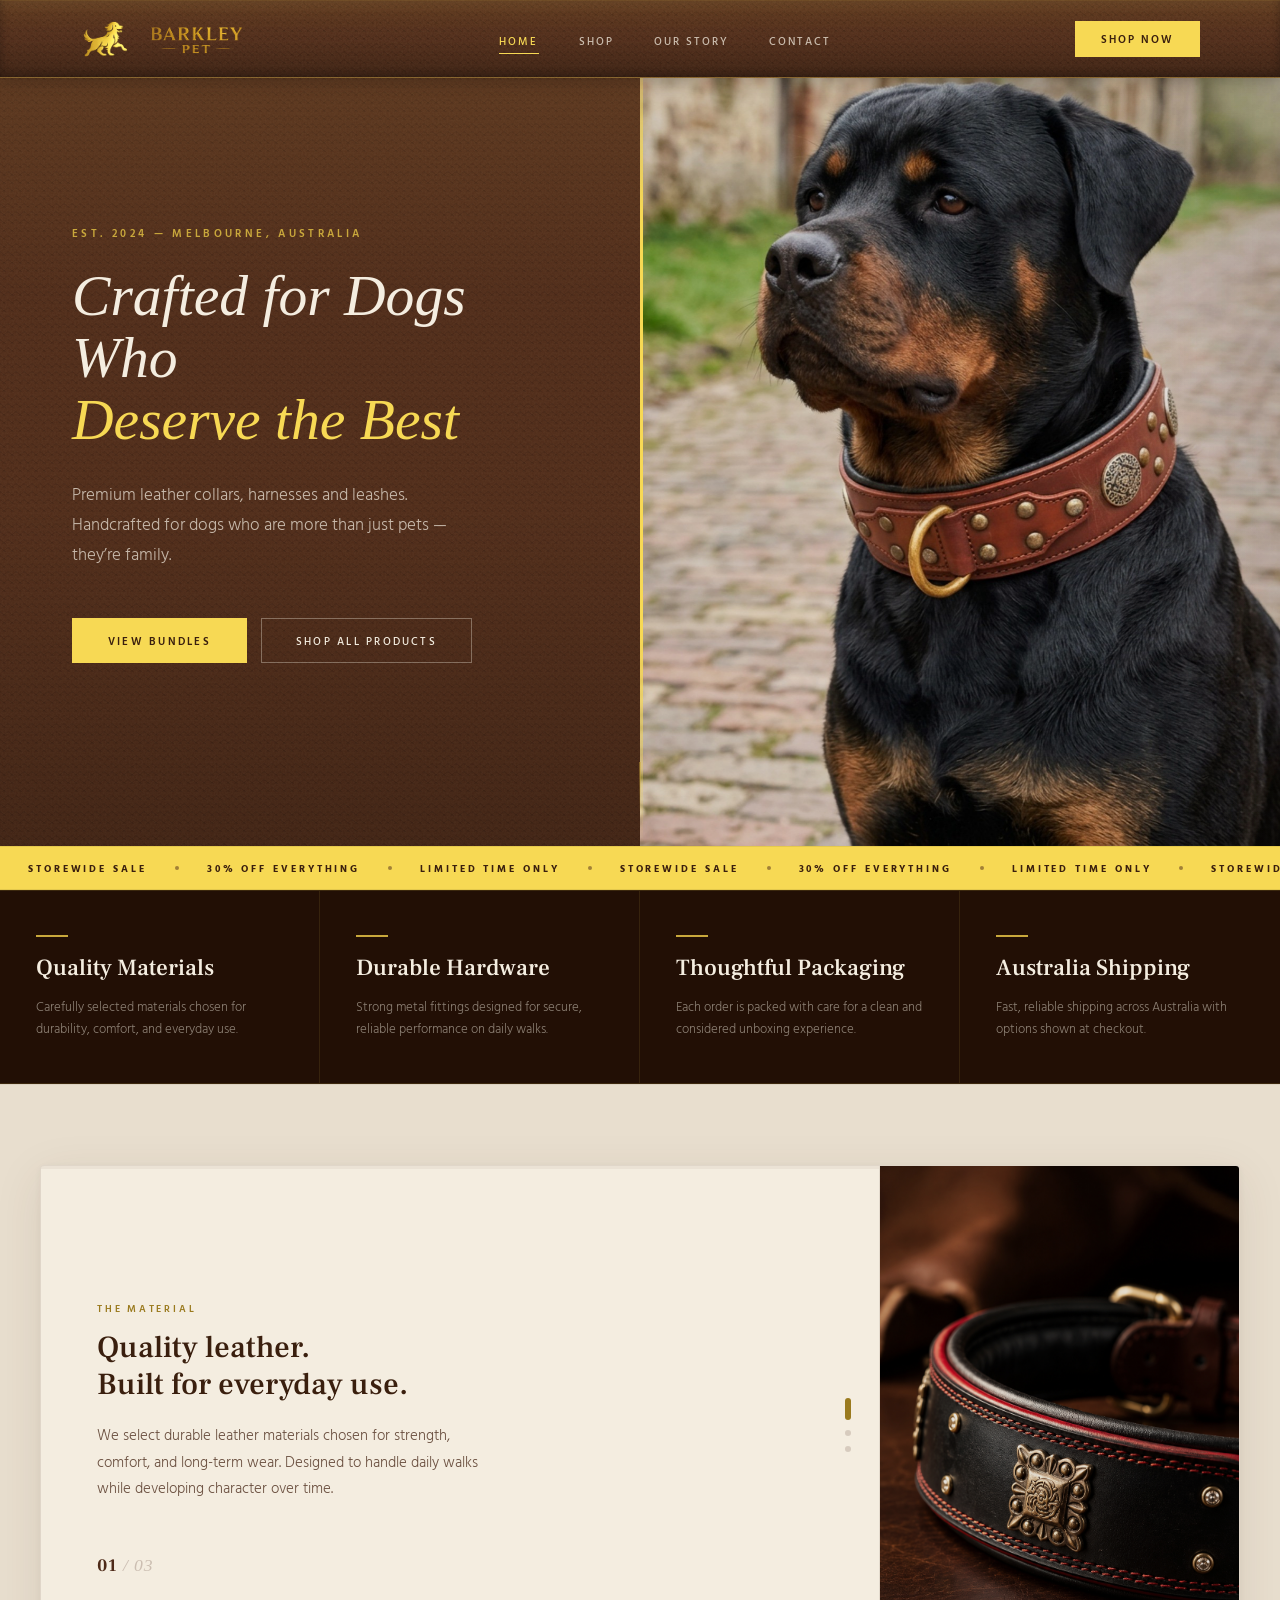
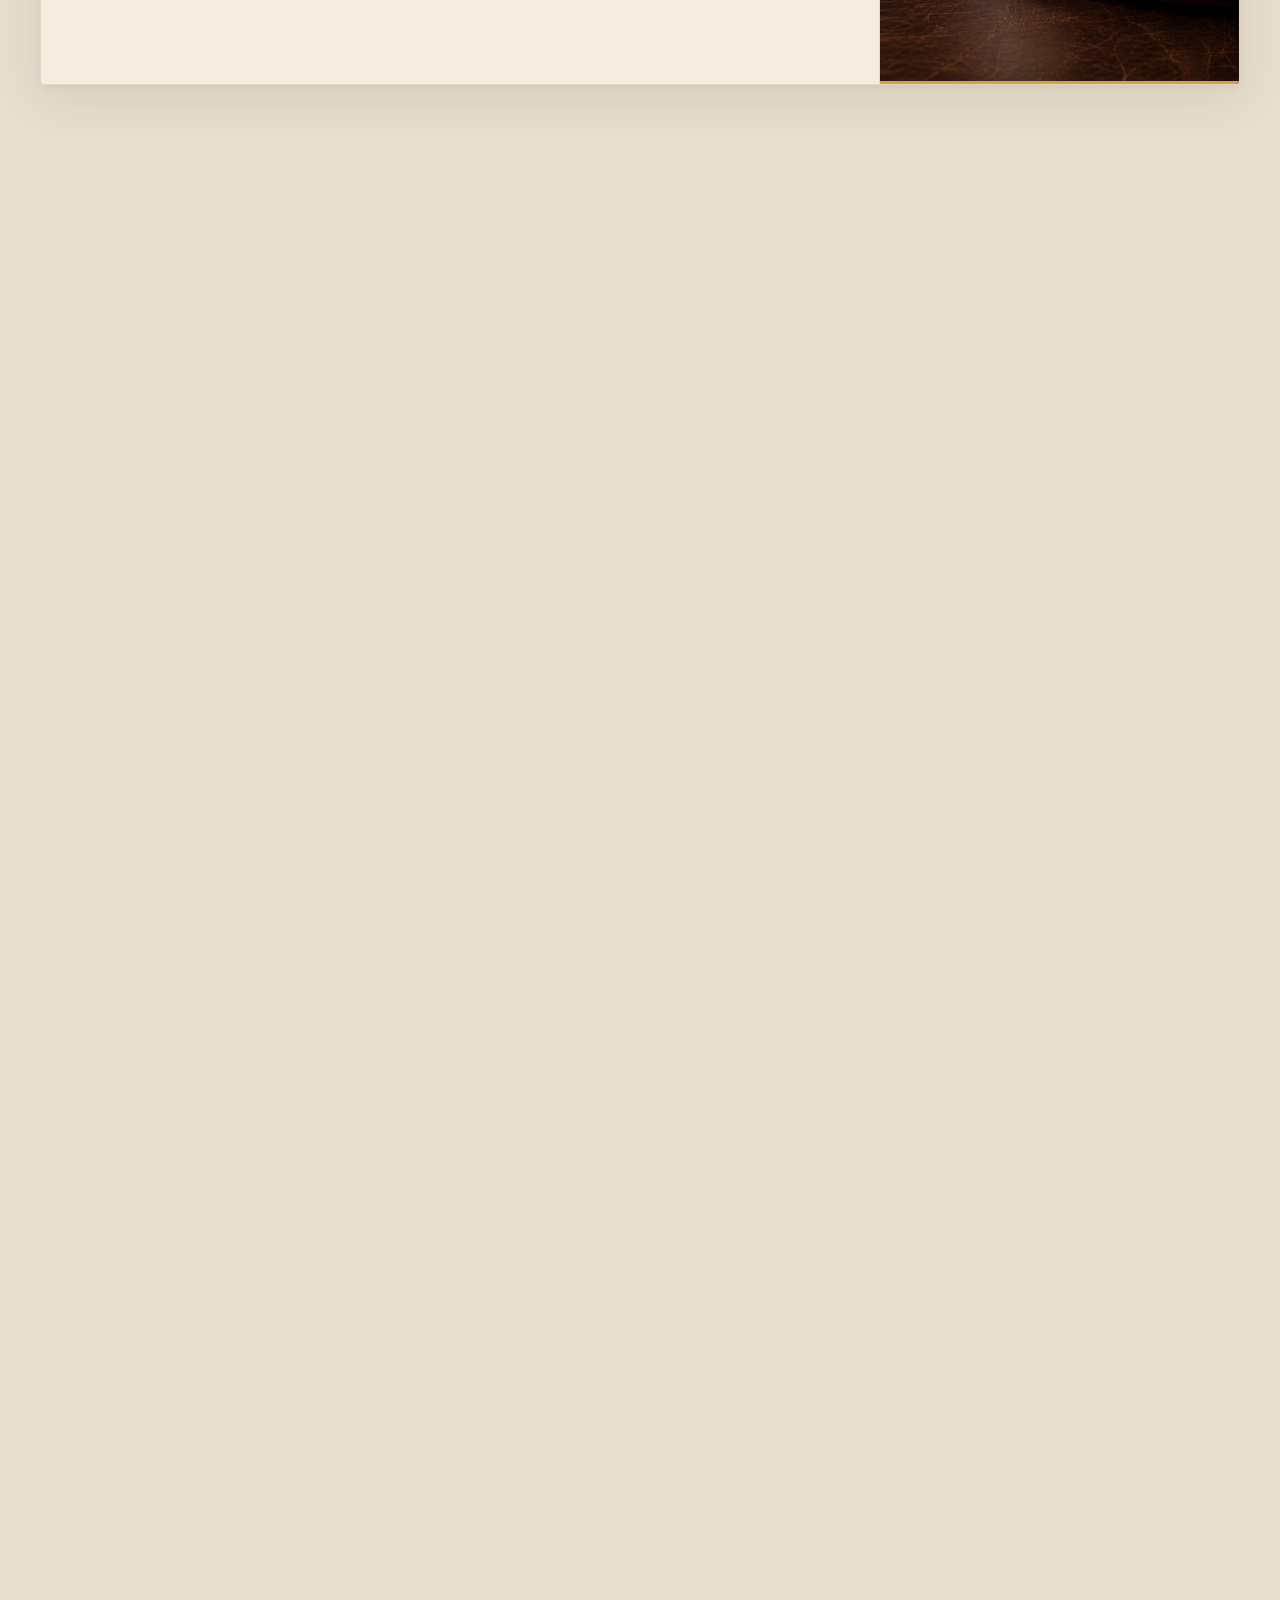
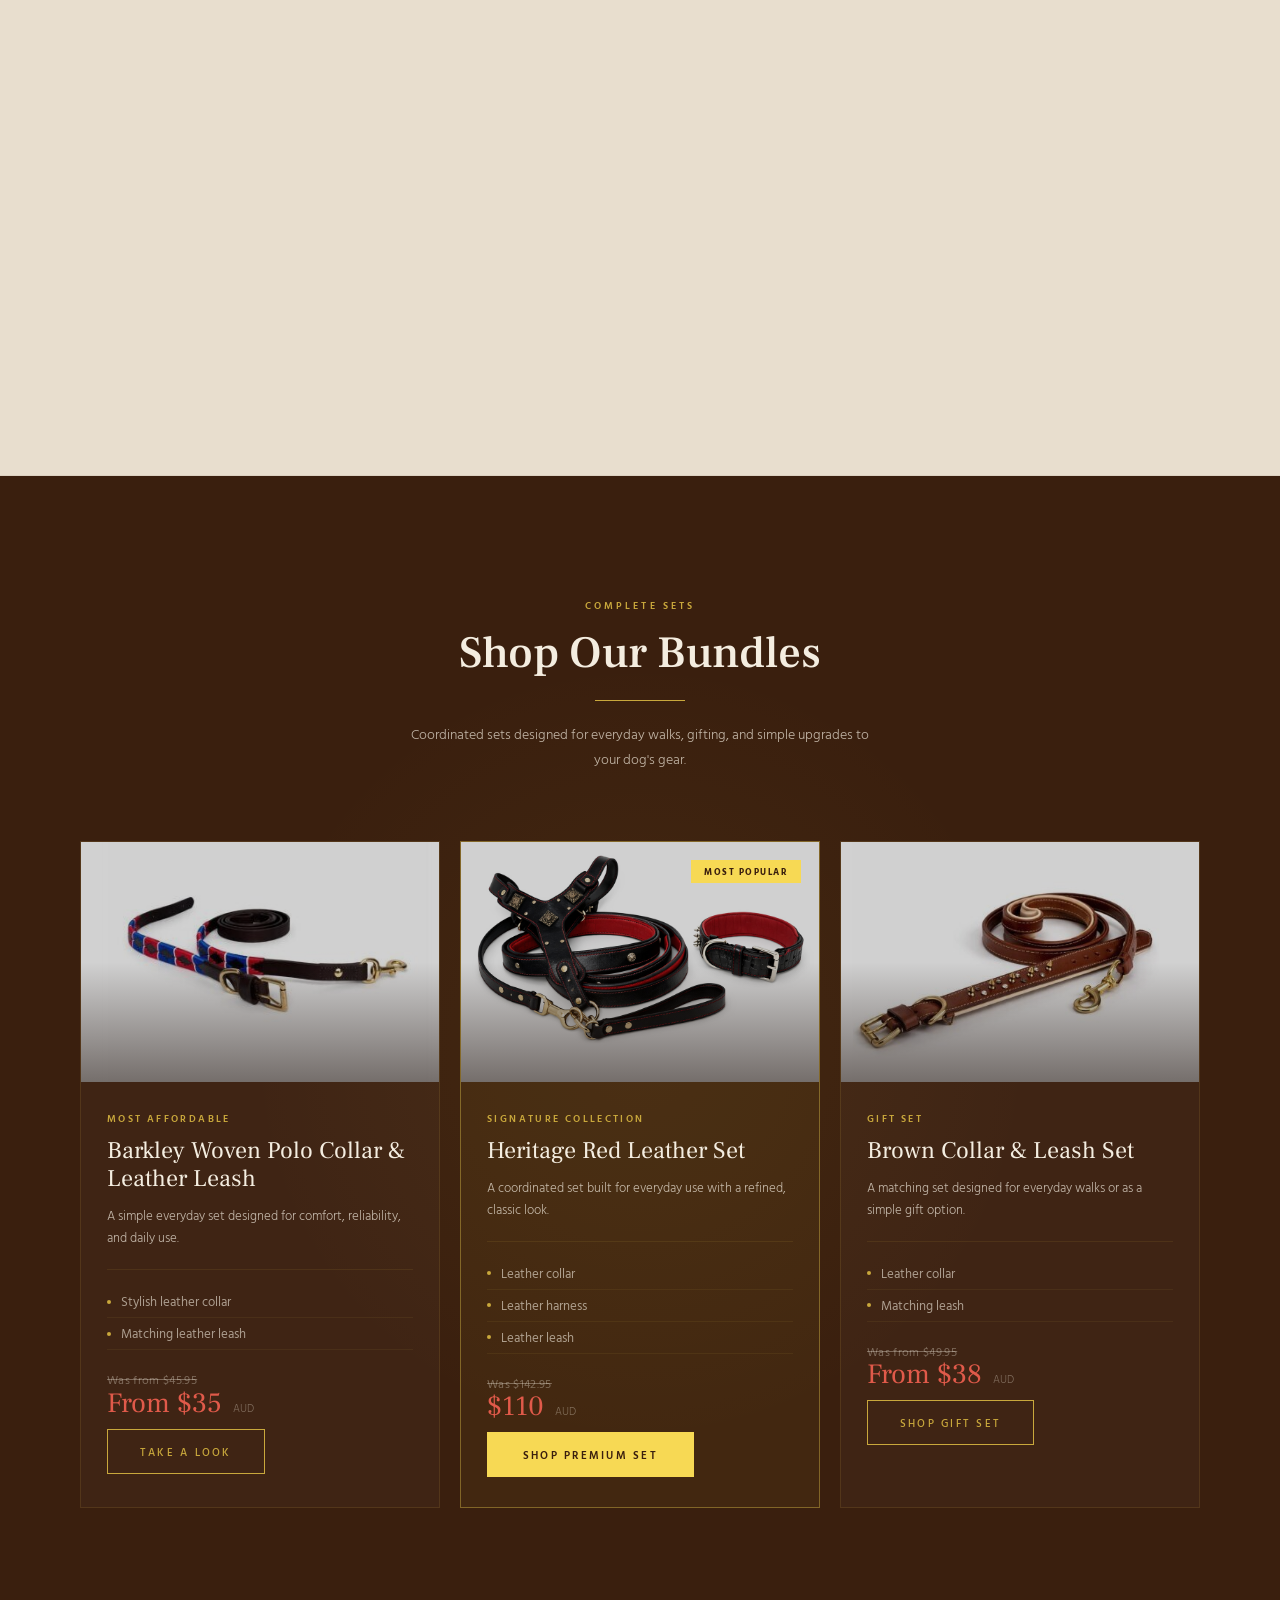
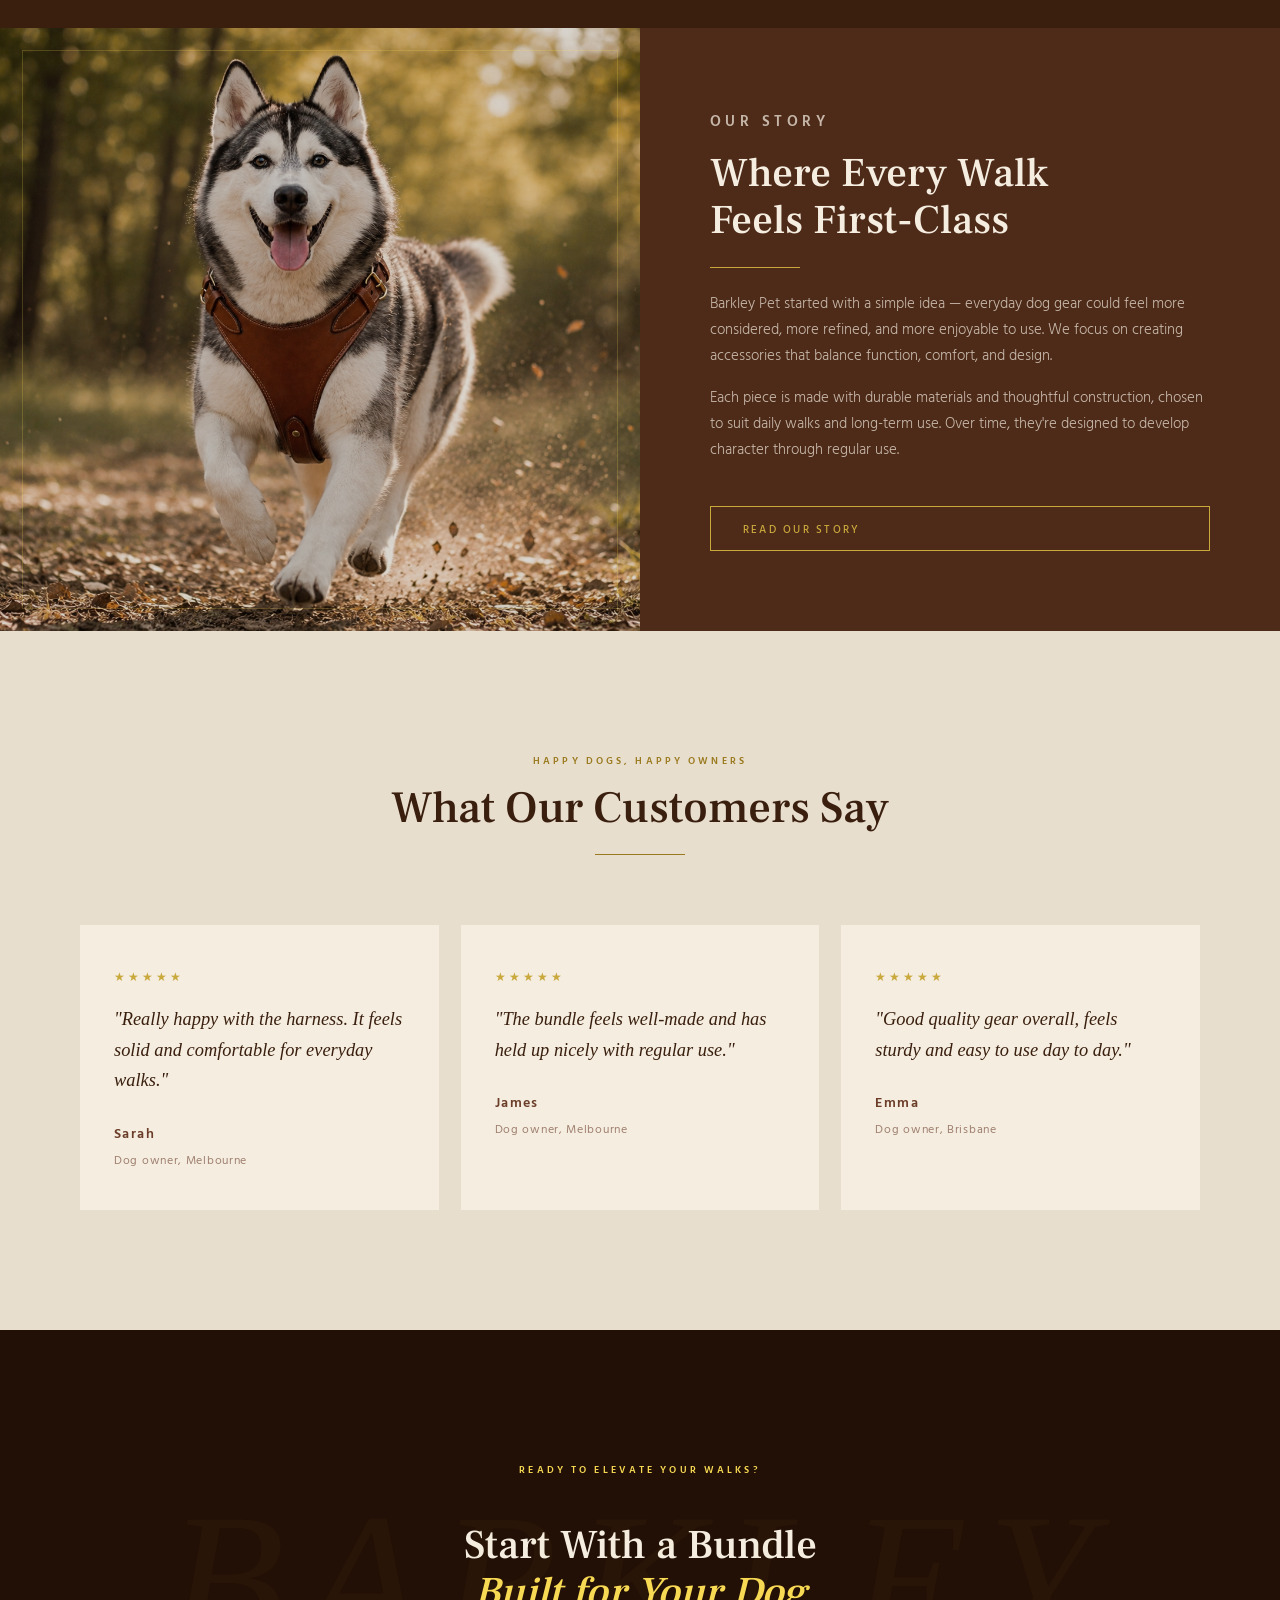
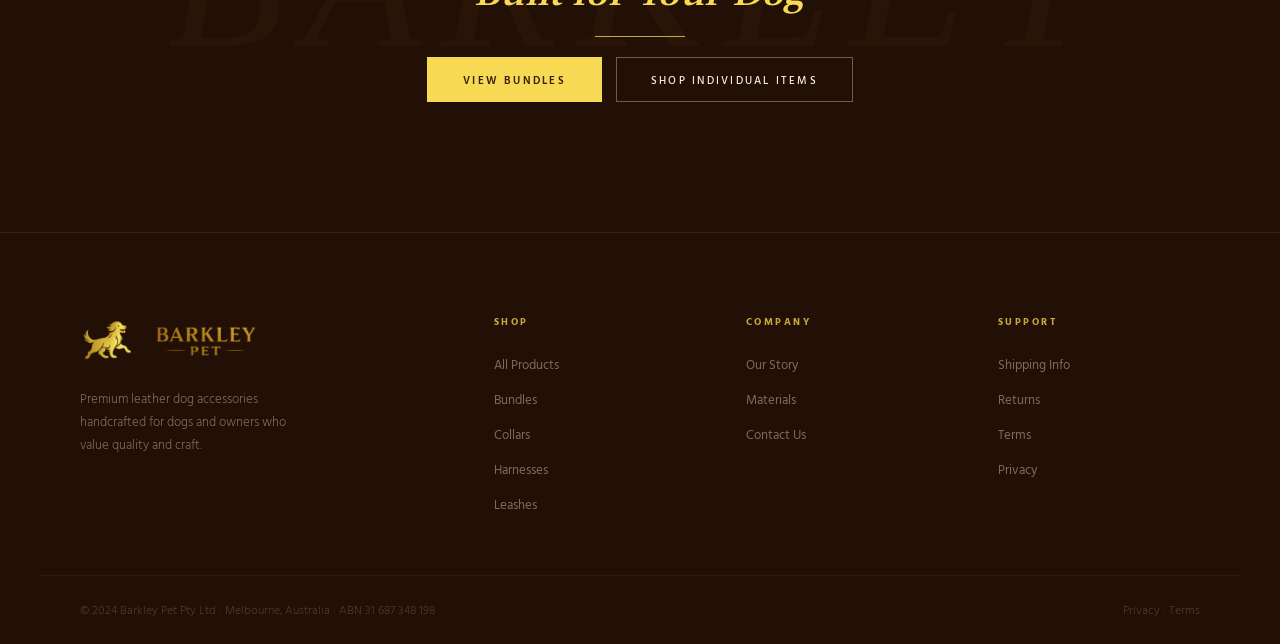
==== index.html @ 358d882a "Add files via upload" ====
<!DOCTYPE html>
<html lang="en">
<head>
<meta charset="UTF-8" />
<meta name="viewport" content="width=device-width, initial-scale=1.0" />
<title>Barkley Pet — Where Every Walk Feels First-Class</title>
<link rel="preconnect" href="https://fonts.googleapis.com" />
<link rel="preconnect" href="https://fonts.gstatic.com" crossorigin />
<link href="https://fonts.googleapis.com/css2?family=Frank+Ruhl+Libre:wght@300;400;500;700;900&family=IM+Fell+French+Canon:ital@0;1&family=Hind+Vadodara:wght@300;400;500;600&display=swap" rel="stylesheet" />
<style>
:root {
  --gold: #f7d954;
  --gold-dim: #c9a83c;
  --gold-dark: #9a7a1e;
  --brown: #6b3d28;
  --brown-mid: #4e2a18;
  --brown-dark: #3a1f0e;
  --brown-deep: #220f05;
  --cream: #f4ede0;
  --cream-dark: #e8dece;
  --text-on-dark: rgba(244,237,224,0.72);
  --text-muted: rgba(244,237,224,0.42);
  --serif-display: 'IM Fell French Canon', Georgia, serif;
  --serif-body: 'Frank Ruhl Libre', Georgia, serif;
  --sans: 'Hind Vadodara', 'Helvetica Neue', sans-serif;
  --max-w: 1200px;
  --nav-h: 78px;
  --ease-out: cubic-bezier(0.22, 1, 0.36, 1);
  --sale-red: #c0392b;
}
*, *::before, *::after { box-sizing: border-box; margin: 0; padding: 0; }
html { scroll-behavior: smooth; font-size: 16px; }
body { font-family: var(--sans); background: var(--cream); color: var(--brown-dark); overflow-x: hidden;}
@media (hover:none) { body { cursor: auto; } }
img { display: block; max-width: 100%; }
a { text-decoration: none; color: inherit; }
ul { list-style: none; }
button { border: none; background: none; font-family: var(--sans); }

/* TYPOGRAPHY */
h1 { font-family: var(--serif-display); font-style: italic; font-weight: 400; line-height: 1.1; font-size: clamp(2.8rem,5.5vw,5.2rem); }
h2 { font-family: var(--serif-body); font-weight: 500; line-height: 1.15; font-size: clamp(1.9rem,3.2vw,3rem); }
h3 { font-family: var(--serif-body); font-weight: 400; font-size: clamp(1.2rem,1.8vw,1.65rem); line-height: 1.2; }
p { font-family: var(--sans); font-weight: 300; line-height: 1.75; font-size: 0.94rem; }
.eyebrow { font-family: var(--sans); font-size: 0.65rem; font-weight: 600; letter-spacing: 0.3em; text-transform: uppercase; color: var(--gold-dim); display: block; margin-bottom: 14px; }
.gold-rule { width: 44px; height: 1px; background: var(--gold-dim); margin: 20px auto; transition: width .5s var(--ease-out); }
.gold-rule.wide { width: 90px; }
.gold-rule--left { margin: 20px 0; }

/* BUTTONS */
.btn-gold { display: inline-block; padding: 14px 36px; background: var(--gold); color: var(--brown-dark); font-family: var(--sans); font-size: .7rem; font-weight: 600; letter-spacing: .2em; text-transform: uppercase; position: relative; overflow: hidden; transition: color .3s, transform .25s var(--ease-out), box-shadow .3s; }
.btn-gold::before { content:''; position:absolute; inset:0; background:var(--brown-dark); transform:translateX(-101%); transition:transform .4s var(--ease-out); }
.btn-gold:hover::before { transform:translateX(0); }
.btn-gold:hover { color:var(--gold); transform:translateY(-2px); box-shadow:0 10px 32px rgba(247,217,84,0.25); }
.btn-gold span { position:relative; z-index:1; }
.btn-ghost { display: inline-block; padding: 13px 34px; border: 1px solid rgba(244,237,224,0.35); color: var(--cream); font-family: var(--sans); font-size: .7rem; font-weight: 500; letter-spacing: .2em; text-transform: uppercase; position: relative; overflow: hidden; transition: color .3s, border-color .3s, transform .25s var(--ease-out); }
.btn-ghost::before { content:''; position:absolute; inset:0; background:rgba(247,217,84,.08); transform:scaleX(0); transform-origin:left; transition:transform .4s var(--ease-out); }
.btn-ghost:hover::before { transform:scaleX(1); }
.btn-ghost:hover { border-color:var(--gold-dim); color:var(--gold); transform:translateY(-2px); }
.btn-ghost span { position:relative; z-index:1; }
.btn-outline { display: inline-block; padding: 13px 32px; border: 1px solid var(--gold-dim); color: var(--gold-dim); font-family: var(--sans); font-size: .7rem; font-weight: 500; letter-spacing: .2em; text-transform: uppercase; position: relative; overflow: hidden; transition: color .3s, transform .25s var(--ease-out); }
.btn-outline::before { content:''; position:absolute; inset:0; background:var(--gold); transform:translateY(101%); transition:transform .35s var(--ease-out); }
.btn-outline:hover::before { transform:translateY(0); }
.btn-outline:hover { color:var(--brown-dark); transform:translateY(-2px); }
.btn-outline span { position:relative; z-index:1; }

/* NAVBAR */
.navbar { position: fixed; top:0; left:0; width:100%; z-index:900; height: var(--nav-h); background-color: var(--brown-mid); background-image: linear-gradient(180deg,rgba(255,210,100,.13) 0%,rgba(255,190,60,.05) 18%,transparent 45%), linear-gradient(180deg,transparent 50%,rgba(0,0,0,.22) 100%), repeating-linear-gradient(38deg,transparent,transparent 3px,rgba(0,0,0,.09) 3px,rgba(0,0,0,.09) 4px,transparent 4px,transparent 8px), repeating-linear-gradient(-38deg,transparent,transparent 3px,rgba(0,0,0,.06) 3px,rgba(0,0,0,.06) 4px,transparent 4px,transparent 8px), url("data:image/svg+xml,%3Csvg xmlns='http://www.w3.org/2000/svg' width='300' height='300'%3E%3Cfilter id='n'%3E%3CfeTurbulence type='fractalNoise' baseFrequency='0.55' numOctaves='5' stitchTiles='stitch'/%3E%3CfeColorMatrix type='matrix' values='0 0 0 0 0.22 0 0 0 0 0.12 0 0 0 0 0.06 0 0 0 0.28 0'/%3E%3C/filter%3E%3Crect width='300' height='300' filter='url(%23n)'/%3E%3C/svg%3E"); background-size: 100% 100%,100% 100%,8px 8px,8px 8px,300px 300px; border-bottom: 1px solid rgba(247,217,84,.22); box-shadow: inset 0 1px 0 rgba(255,200,80,.08), inset 0 -3px 10px rgba(0,0,0,.3), 0 2px 16px rgba(0,0,0,.25); transition: background-color .4s var(--ease-out), box-shadow .4s, height .35s; }
.navbar.scrolled { background-color: var(--brown-dark); box-shadow: 0 2px 40px rgba(0,0,0,.55), inset 0 -3px 10px rgba(0,0,0,.35); border-bottom-color: rgba(247,217,84,.28); height: 64px; }
.nav-inner { max-width:var(--max-w); margin:0 auto; padding:0 40px; height:100%; display:flex; align-items:center; justify-content:space-between; }
.nav-logo { display:flex; align-items:center; transition:opacity .3s, transform .3s var(--ease-out); }
.nav-logo:hover { opacity:.82; transform:scale(.97); }
.nav-logo img { height:50px; width:auto; object-fit:contain; mix-blend-mode:lighten; filter:brightness(1.1); }
.navbar.scrolled .nav-logo img { height:40px; }
.nav-links { display:flex; align-items:center; gap:40px; }
.nav-links a { font-family:var(--sans); font-size:.7rem; font-weight:500; letter-spacing:.18em; text-transform:uppercase; color:rgba(244,237,224,.75); position:relative; transition:color .25s; }
.nav-links a::before,.nav-links a::after { content:''; position:absolute; bottom:-5px; height:1px; background:var(--gold); width:0; transition:width .3s var(--ease-out); }
.nav-links a::before { right:50%; }
.nav-links a::after { left:50%; }
.nav-links a:hover,.nav-links a.active { color:var(--gold); }
.nav-links a:hover::before,.nav-links a:hover::after,.nav-links a.active::before,.nav-links a.active::after { width:50%; }
.nav-cta { font-family:var(--sans); font-size:.68rem; font-weight:600; letter-spacing:.18em; text-transform:uppercase; padding:10px 26px; background:var(--gold); color:var(--brown-dark); position:relative; overflow:hidden; transition:transform .25s var(--ease-out), box-shadow .25s, color .3s; }
.nav-cta::before { content:''; position:absolute; inset:0; background:var(--brown-dark); transform:translateX(-101%); transition:transform .35s var(--ease-out); }
.nav-cta span { position:relative; z-index:1; }
.nav-cta:hover::before { transform:translateX(0); }
.nav-cta:hover { color:var(--gold); transform:translateY(-1px); box-shadow:0 8px 24px rgba(247,217,84,.2); }
.hamburger { display:none; flex-direction:column; gap:5px; padding:4px; }
.hamburger span { display:block; width:22px; height:1.5px; background:var(--cream); transform-origin:center; transition:transform .3s var(--ease-out), opacity .3s; }
.hamburger.open span:nth-child(1) { transform:translateY(6.5px) rotate(45deg); }
.hamburger.open span:nth-child(2) { opacity:0; transform:scaleX(0); }
.hamburger.open span:nth-child(3) { transform:translateY(-6.5px) rotate(-45deg); }
.mobile-drawer { position:fixed; top:0; right:-100%; width:min(320px,100%); height:100%; background:var(--brown-deep); border-left:1px solid rgba(247,217,84,.12); z-index:950; padding:48px 36px; display:flex; flex-direction:column; transition:right .4s var(--ease-out); }
.mobile-drawer.open { right:0; }
.drawer-close { align-self:flex-end; color:var(--cream); font-size:1.1rem; opacity:.5; margin-bottom:36px; transition:opacity .2s, transform .3s; }
.drawer-close:hover { opacity:1; transform:rotate(90deg); }
.drawer-logo { height:48px; margin-bottom:44px; mix-blend-mode:lighten; }
.drawer-nav { display:flex; flex-direction:column; gap:26px; }
.drawer-nav a { font-family:var(--serif-body); font-size:1.6rem; color:rgba(244,237,224,.7); transition:color .2s, transform .25s var(--ease-out); }
.drawer-nav a:hover { color:var(--gold); transform:translateX(6px); }
.drawer-overlay { position:fixed; inset:0; background:rgba(0,0,0,.65); z-index:940; opacity:0; pointer-events:none; transition:opacity .4s; }
.drawer-overlay.open { opacity:1; pointer-events:all; }

/* HERO */
.hero { height: auto; min-height: 94vh; display: grid; grid-template-columns: 1fr 1fr; overflow: hidden; position: relative; background: var(--brown-deep); }
.hero-left { display: flex; flex-direction: column; justify-content: center; padding: 140px 72px 100px; position: relative; z-index: 2; }
.hero-left::before { content:''; position:absolute; inset:0; background-color: var(--brown-mid); background-image: linear-gradient(180deg,rgba(255,210,100,.09) 0%,transparent 35%), linear-gradient(180deg,transparent 60%,rgba(0,0,0,.18) 100%), repeating-linear-gradient(38deg,transparent,transparent 3px,rgba(0,0,0,.08) 3px,rgba(0,0,0,.08) 4px,transparent 4px,transparent 8px), repeating-linear-gradient(-38deg,transparent,transparent 3px,rgba(0,0,0,.055) 3px,rgba(0,0,0,.055) 4px,transparent 4px,transparent 8px), url("data:image/svg+xml,%3Csvg xmlns='http://www.w3.org/2000/svg' width='300' height='300'%3E%3Cfilter id='n'%3E%3CfeTurbulence type='fractalNoise' baseFrequency='0.55' numOctaves='5' stitchTiles='stitch'/%3E%3CfeColorMatrix type='matrix' values='0 0 0 0 0.22 0 0 0 0 0.12 0 0 0 0 0.06 0 0 0 0.22 0'/%3E%3C/filter%3E%3Crect width='300' height='300' filter='url(%23n)'/%3E%3C/svg%3E"); background-size: 100% 100%,100% 100%,8px 8px,8px 8px,300px 300px; pointer-events:none; }
.hero-left > * { position:relative; z-index:1; }
.hero-right { position:relative; overflow:hidden; }
.hero-right img { width:100%; height:100%; object-fit:cover; object-position:center top; display:block; filter:brightness(.88) sepia(8%); transform:scale(1.05); animation:heroImg 1.6s var(--ease-out) .1s forwards; will-change: transform; }
@keyframes heroImg { to { transform:scale(1); filter:brightness(.92) sepia(5%); } }
.hero-right::before { content:''; position:absolute; top:0; left:0; bottom:0; width:3px; background:linear-gradient(to bottom,transparent,var(--gold) 25%,var(--gold) 75%,transparent); z-index:2; }
.hero-right::after { content:''; position:absolute; inset:0; background:linear-gradient(to left,rgba(26,13,7,.12) 0%,transparent 30%); z-index:1; }
.hero-eyebrow { font-family:var(--sans); font-size:.7rem; font-weight:600; letter-spacing:.3em; text-transform:uppercase; color:var(--gold-dim); margin-bottom:22px; display:block; opacity:0; animation:fadeUp .9s var(--ease-out) .4s forwards; }
.hero-title { font-family:var(--serif-display); font-style:italic; font-weight:400; font-size:clamp(3rem,4.5vw,5.2rem); color:var(--cream); line-height:1.08; margin-bottom:28px; opacity:0; animation:fadeUp 1s var(--ease-out) .6s forwards; }
.hero-title em { color:var(--gold); display:block; }
.hero-sub { font-family:var(--sans); font-size:1.05rem; font-weight:300; color:var(--text-on-dark); line-height:1.8; max-width:400px; margin-bottom:48px; opacity:0; animation:fadeUp .9s var(--ease-out) .8s forwards; }
.hero-btns { display:flex; gap:14px; flex-wrap:wrap; opacity:0; animation:fadeUp .9s var(--ease-out) 1s forwards; }
.hero-scroll { position:absolute; bottom:32px; left:50%; transform:translateX(-50%); display:flex; flex-direction:column; align-items:center; z-index:10; }
.scroll-line { width:1px; height:0; background:linear-gradient(to bottom,var(--gold-dim),transparent); animation:growLine 1.2s var(--ease-out) 1.5s forwards; }
@keyframes growLine { to { height:52px; } }

/* MARQUEE */
.marquee-bar { background: var(--gold); overflow: hidden; padding: 0; border-top: 1px solid rgba(0,0,0,.08); border-bottom: 1px solid rgba(0,0,0,.08); }
.marquee-track { display: flex; width: max-content; animation: marqueeScroll 28s linear infinite; }
.marquee-track:hover { animation-play-state: paused; }
.marquee-item { display: flex; align-items: center; gap: 0; white-space: nowrap; padding: 13px 0; }
.marquee-item span { font-family: var(--sans); font-size: .65rem; font-weight: 700; letter-spacing: .28em; text-transform: uppercase; color: var(--brown-dark); padding: 0 28px; }
.marquee-dot { width: 4px; height: 4px; border-radius: 50%; background: var(--brown-mid); opacity: .5; flex-shrink: 0; }
@keyframes marqueeScroll { 0% { transform: translateX(0); } 100% { transform: translateX(-50%); } }

/* TRUST BAR */
.trust-bar { background: var(--brown-deep); border-top: 1px solid rgba(247,217,84,.12); border-bottom: 1px solid rgba(247,217,84,.12); }
.trust-grid { display: grid; grid-template-columns: repeat(4,1fr); }
.trust-card { padding: 44px 36px; border-right: 1px solid rgba(247,217,84,.1); position: relative; overflow: hidden; transition: background .4s var(--ease-out); cursor: default; }
.trust-card:last-child { border-right: none; }
.trust-card::before { content:''; position:absolute; inset:0; background:linear-gradient(135deg,rgba(247,217,84,.07) 0%,transparent 60%); opacity:0; transition:opacity .4s; }
.trust-card:hover::before { opacity:1; }
.trust-card::after { content:''; position:absolute; bottom:0; left:0; width:0; height:2px; background:var(--gold); transition:width .5s var(--ease-out); }
.trust-card:hover::after { width:100%; }
.trust-card__title { font-family: var(--serif-body); font-size: 1.45rem; font-weight: 500; color: var(--cream); margin-bottom: 12px; line-height: 1.2; transition: color .3s; }
.trust-card:hover .trust-card__title { color: var(--gold); }
.trust-card__icon { width: 32px; height: 2px; background: var(--gold-dim); margin-bottom: 18px; transition: width .4s var(--ease-out), background .3s; }
.trust-card:hover .trust-card__icon { width: 48px; background: var(--gold); }
.trust-card__desc { font-family: var(--sans); font-size: .84rem; font-weight: 300; color: rgba(244,237,224,.5); line-height: 1.65; }

/* SCROLL FEATURE */
.scroll-feature-wrap { padding: 80px 40px; background: var(--cream-dark); border-top: 1px solid rgba(82,52,38,.08); border-bottom: 1px solid rgba(82,52,38,.08); }
.scroll-feature { position: relative; height: 270vh; max-width: var(--max-w); margin: 0 auto; }
.scroll-feature-sticky { position: sticky; top: calc(var(--nav-h) + 24px); background: var(--cream); border: 1px solid rgba(82,52,38,.12); border-radius: 4px; overflow: hidden; box-shadow: 0 12px 48px rgba(82,52,38,.1), 0 2px 8px rgba(82,52,38,.06); min-height: 520px; display: flex; align-items: stretch; }
.sf-inner { display: grid; grid-template-columns: 1fr 360px; width: 100%; gap: 0; }
.sf-text-panel { padding: 56px 56px 48px; display: flex; flex-direction: column; justify-content: center; position: relative; }
.sf-step-dots { position: absolute; right: 28px; top: 50%; transform: translateY(-50%); display: flex; flex-direction: column; gap: 10px; align-items: center; }
.sf-dot { width: 6px; height: 6px; border-radius: 50%; background: rgba(82,52,38,.18); transition: background .4s, transform .4s var(--ease-out), height .4s var(--ease-out); border-radius: 3px; }
.sf-dot.active { background: var(--gold-dark); height: 22px; transform: scaleX(1); }
.sf-dot.done { background: rgba(82,52,38,.35); }
.sf-top-progress { position: absolute; top: 0; left: 0; right: 0; height: 3px; background: rgba(82,52,38,.06); overflow: hidden; }
.sf-top-progress-fill { height: 100%; background: var(--gold-dim); width: 0%; transition: width .08s linear; }
.sf-texts { position: relative; min-height: 240px; }
.sf-slide { position: absolute; inset: 0; display: flex; flex-direction: column; justify-content: center; opacity: 0; transform: translateY(14px); transition: opacity .45s var(--ease-out), transform .5s var(--ease-out); pointer-events: none; }
.sf-slide.active { opacity: 1; transform: translateY(0); pointer-events: auto; }
.sf-eyebrow { font-family: var(--sans); font-size: .62rem; font-weight: 600; letter-spacing: .28em; text-transform: uppercase; color: var(--gold-dark); margin-bottom: 14px; display: block; }
.sf-title { font-family: var(--serif-body); font-weight: 500; font-size: clamp(1.5rem,2.4vw,2.1rem); color: var(--brown-dark); line-height: 1.2; margin-bottom: 18px; }
.sf-desc { font-family: var(--sans); font-weight: 300; font-size: .93rem; color: #6b5040; line-height: 1.8; max-width: 400px; }
.sf-counter { margin-top: 32px; font-family: var(--serif-display); font-style: italic; font-size: 1.1rem; color: rgba(82,52,38,.25); letter-spacing: .05em; }
.sf-counter strong { color: var(--brown-mid); font-style: normal; font-family: var(--serif-body); }
.sf-image-panel { position: relative; overflow: hidden; border-left: 1px solid rgba(82,52,38,.1); }
.sf-img { position: absolute; inset: 0; opacity: 0; transition: opacity .55s var(--ease-out); }
.sf-img.active { opacity: 1; }
.sf-img img { width: 100%; height: 100%; object-fit: cover; filter: brightness(.88) sepia(8%) saturate(.95); transform: scale(1.04); transition: transform .55s var(--ease-out); }
.sf-img.active img { transform: scale(1); }
.sf-image-panel::after { content:''; position:absolute; bottom:0; left:0; right:0; height:3px; background: var(--gold-dim); z-index:2; }
.sf-scroll-hint { position: absolute; bottom: 20px; left: 50%; transform: translateX(-50%); font-family: var(--sans); font-size: .6rem; font-weight: 600; letter-spacing: .2em; text-transform: uppercase; color: rgba(82,52,38,.4); display: flex; align-items: center; gap: 8px; transition: opacity .4s; z-index: 5; pointer-events: none; white-space: nowrap; }
.sf-scroll-hint::before { content: ''; display: block; width: 1px; height: 18px; background: rgba(82,52,38,.25); animation: bounceDown .9s ease-in-out infinite; }
@keyframes bounceDown { 0%,100% { transform: translateY(-3px); } 50% { transform: translateY(3px); } }
.sf-scroll-hint.hidden { opacity: 0; }
.sf-side-indicator { position: fixed; right: 28px; top: 50%; transform: translateY(-50%); z-index: 800; display: flex; flex-direction: column; gap: 8px; align-items: center; opacity: 0; pointer-events: none; transition: opacity .5s var(--ease-out); }
.sf-side-indicator.visible { opacity: 1; pointer-events: auto; }
.sf-side-pip { width: 4px; height: 4px; border-radius: 50%; background: rgba(82,52,38,.2); transition: background .4s, transform .4s var(--ease-out), height .4s; border-radius: 2px; }
.sf-side-pip.active { background: var(--gold-dark); height: 18px; }
.sf-side-pip.done { background: rgba(82,52,38,.4); }
.sf-side-label { font-family: var(--sans); font-size: .55rem; font-weight: 600; letter-spacing: .2em; text-transform: uppercase; color: var(--brown); writing-mode: vertical-rl; text-orientation: mixed; opacity: 0.5; margin-top: 6px; transition: opacity .3s; }

/* SHARED */
.section-wrap { max-width:var(--max-w); margin:0 auto; padding:0 40px; }
.section-header { text-align:center; margin-bottom:70px; }
.section-header h2 { margin-bottom:8px; font-size:clamp(2.2rem,3.5vw,3.4rem); }
.section-sub { max-width:460px; margin:0 auto; font-size:.9rem; line-height:1.75; }

/* BUNDLES */
.bundles { padding:120px 0; background:var(--brown-dark); position:relative; overflow:hidden; }
.bundles::after { content:''; position:absolute; width:800px; height:800px; border-radius:50%; background:radial-gradient(circle,rgba(247,217,84,.05) 0%,transparent 70%); top:50%; left:50%; transform:translate(-50%,-50%); pointer-events:none; }
.bundles .section-header h2 { color:var(--cream); }
.bundles .section-header .eyebrow { color:var(--gold-dim); }
.bundles .section-sub { color:var(--text-on-dark); }
.bundle-grid { display:grid; grid-template-columns:repeat(3,1fr); gap:20px; position:relative; z-index:1; }
.bundle-card { background:rgba(255,255,255,.025); border:1px solid rgba(247,217,84,.1); position:relative; overflow:hidden; transition:transform .45s var(--ease-out), box-shadow .45s var(--ease-out), border-color .35s; }
.bundle-card::after { content:''; position:absolute; inset:0; background:linear-gradient(105deg,transparent 40%,rgba(247,217,84,.05) 50%,transparent 60%); transform:translateX(-100%); transition:transform .7s var(--ease-out); pointer-events:none; }
.bundle-card:hover::after { transform:translateX(100%); }
.bundle-card:hover { transform:translateY(-8px); box-shadow:0 28px 70px rgba(0,0,0,.55); border-color:rgba(247,217,84,.3); }
.bundle-card--featured { border-color:rgba(247,217,84,.35); background:rgba(247,217,84,.04); }
.bundle-card--featured:hover { border-color:var(--gold-dim); }
.bundle-badge { position:absolute; top:18px; right:18px; background:var(--gold); color:var(--brown-dark); font-family:var(--sans); font-size:.58rem; font-weight:700; letter-spacing:.16em; text-transform:uppercase; padding:5px 13px; z-index:3; }
.bundle-img-wrap { height:240px; overflow:hidden; position:relative; }
.bundle-img-wrap::after { content:''; position:absolute; inset:0; background:linear-gradient(to top,rgba(26,13,7,.5) 0%,transparent 50%); transition:opacity .4s; }
.bundle-card:hover .bundle-img-wrap::after { opacity:.5; }
.bundle-img-wrap img { width:100%; height:100%; object-fit:cover; transition:transform .7s var(--ease-out), filter .4s; filter:brightness(.82) saturate(.85); }
.bundle-card:hover .bundle-img-wrap img { transform:scale(1.06); filter:brightness(.92) saturate(1); }
.bundle-body { padding:28px 26px 30px; }
.bundle-label { font-family:var(--sans); font-size:.62rem; font-weight:600; letter-spacing:.24em; text-transform:uppercase; color:var(--gold-dim); margin-bottom:9px; display:block; }
.bundle-name { font-family:var(--serif-body); font-size:1.5rem; color:var(--cream); margin-bottom:12px; line-height:1.18; transition:color .3s; }
.bundle-card:hover .bundle-name { color:var(--gold); }
.bundle-desc { font-size:.83rem; color:var(--text-on-dark); line-height:1.65; margin-bottom:20px; }
.bundle-includes { margin-bottom:24px; border-top:1px solid rgba(247,217,84,.08); padding-top:16px; }
.bundle-includes li { font-size:.8rem; color:rgba(244,237,224,.6); padding:6px 0; border-bottom:1px solid rgba(247,217,84,.06); display:flex; align-items:center; gap:10px; transition:color .25s; }
.bundle-includes li:hover { color:var(--cream); }
.bundle-includes li::before { content:''; width:4px; height:4px; border-radius:50%; background:var(--gold-dim); flex-shrink:0; transition:background .25s; }
.bundle-includes li:hover::before { background:var(--gold); }
.bundle-footer { display:flex; align-items:center; justify-content:space-between; gap:12px; flex-wrap:wrap; margin-top:6px; }

/* Bundle sale price block */
.bundle-price-wrap { display: flex; flex-direction: column; gap: 3px; line-height: 1; }
.bundle-price-was { font-family: var(--sans); font-size: .72rem; color: rgba(244,237,224,.35); text-decoration: line-through; letter-spacing: .03em; }
.bundle-price { font-family:var(--serif-body); font-size:1.75rem; color: #e05a4a; line-height:1; }
.bundle-price small { font-family:var(--sans); font-size:.7rem; color:rgba(244,237,224,.35); font-weight:300; margin-left:4px; }

/* STORY SPLIT */
.story-split { display:grid; grid-template-columns:1fr 1fr; min-height:580px; }
.story-image { position:relative; overflow:hidden; }
.story-image img { width:100%; height:100%; object-fit:cover; filter:brightness(.82) sepia(12%); transition:transform .8s var(--ease-out), filter .5s; display:block; }
.story-split:hover .story-image img { transform:scale(1.04); filter:brightness(.9) sepia(8%); }
.story-frame { position:absolute; inset:22px; border:1px solid rgba(247,217,84,.2); pointer-events:none; transition:inset .5s var(--ease-out), border-color .4s; }
.story-split:hover .story-frame { inset:10px; border-color:rgba(247,217,84,.4); }
.story-text { background:var(--brown-mid); padding:80px 70px; display:flex; flex-direction:column; justify-content:center; }
.story-text h2 { color:var(--cream); margin-bottom:0; }
.story-text p { color:var(--text-on-dark); font-size:.93rem; margin-bottom:16px; }

/* TESTIMONIALS */
.testimonials { padding:120px 0; background:var(--cream-dark); }
.testimonials .section-header h2 { color:var(--brown-dark); }
.testimonials .section-header .eyebrow { color:var(--gold-dark); }
.testimonials .gold-rule { background:var(--gold-dark); }
.testi-grid { display:grid; grid-template-columns:repeat(3,1fr); gap:22px; }
.testi-card { background:var(--cream); padding:40px 34px; border-top:2px solid transparent; position:relative; overflow:hidden; transition:transform .4s var(--ease-out), box-shadow .4s, border-color .3s; }
.testi-card::before { content:''; position:absolute; bottom:0; left:0; right:0; height:0; background:var(--brown-mid); transition:height .4s var(--ease-out); z-index:0; }
.testi-card:hover { transform:translateY(-5px); box-shadow:0 16px 50px rgba(82,52,38,.14); border-top-color:var(--gold); }
.testi-card:hover::before { height:4px; }
.testi-card > * { position:relative; z-index:1; }
.testi-stars { font-size:.78rem; letter-spacing:3px; color:var(--gold-dim); margin-bottom:18px; transition:letter-spacing .3s; }
.testi-card:hover .testi-stars { letter-spacing:5px; }
.testi-quote { font-family:var(--serif-display); font-style:italic; font-size:1.15rem; color:var(--brown-dark); line-height:1.65; margin-bottom:26px; }
.testi-author strong { display:block; font-family:var(--sans); font-size:.9rem; font-weight:600; letter-spacing:.1em; color:var(--brown); margin-bottom:3px; }
.testi-author span { font-size:.73rem; color:#a08070; letter-spacing:.06em; }

/* FINAL CTA */
.final-cta { padding:130px 40px; background:var(--brown-deep); text-align:center; position:relative; overflow:hidden; }
.final-cta::before { content:'BARKLEY'; position:absolute; font-family:var(--serif-display); font-style:italic; font-size:15vw; font-weight:400; color:rgba(247,217,84,.03); white-space:nowrap; top:50%; left:50%; transform:translate(-50%,-50%); pointer-events:none; letter-spacing:.1em; transition:letter-spacing 6s ease, font-size 6s ease; }
.final-cta:hover::before { letter-spacing:.2em; font-size:24vw; }
.final-cta-inner h2 { color:var(--cream); max-width:540px; margin:0 auto 18px; }
.final-cta-inner h2 em { font-style:italic; color:var(--gold); }
.final-cta-inner > p { color:var(--text-on-dark); margin-bottom:44px; }
.cta-btns { display:flex; gap:14px; justify-content:center; flex-wrap:wrap; }

/* FOOTER */
.footer { background:var(--brown-deep); border-top:1px solid rgba(247,217,84,.1); padding-top:80px; }
.footer-inner { max-width:var(--max-w); margin:0 auto; padding:0 40px 60px; display:grid; grid-template-columns:1.8fr 1fr 1fr 1fr; gap:50px; }
.footer-brand .footer-logo { height:54px; margin-bottom:20px; mix-blend-mode:lighten; transition:opacity .3s; }
.footer-brand .footer-logo:hover { opacity:.75; }
.footer-brand p { font-size:.83rem; color:var(--text-muted); line-height:1.75; max-width:230px; }
.footer-social { display:flex; gap:10px; margin-top:24px; }
.footer-social a { width:36px; height:36px; border:1px solid rgba(247,217,84,.15); display:flex; align-items:center; justify-content:center; font-family:var(--sans); font-size:.64rem; font-weight:600; color:var(--text-muted); transition:all .3s var(--ease-out); }
.footer-social a:hover { border-color:var(--gold); color:var(--gold); transform:translateY(-3px); box-shadow:0 6px 16px rgba(247,217,84,.12); }
.footer-col h4 { font-family:var(--sans); font-size:.64rem; font-weight:700; letter-spacing:.24em; text-transform:uppercase; color:var(--gold-dim); margin-bottom:22px; }
.footer-col ul { display:flex; flex-direction:column; gap:11px; }
.footer-col ul a { font-size:.84rem; color:var(--text-muted); position:relative; padding-left:0; transition:color .25s, padding-left .25s var(--ease-out); }
.footer-col ul a::before { content:'—'; position:absolute; left:-18px; opacity:0; color:var(--gold); font-size:.6rem; transition:opacity .25s, left .25s var(--ease-out); }
.footer-col ul a:hover { color:var(--cream); padding-left:14px; }
.footer-col ul a:hover::before { opacity:1; left:0; }
.footer-bottom { border-top:1px solid rgba(255,255,255,.05); padding:24px 40px; max-width:var(--max-w); margin:0 auto; display:flex; align-items:center; justify-content:space-between; flex-wrap:wrap; gap:10px; }
.footer-bottom p,.footer-bottom a { font-size:.72rem; color:rgba(244,237,224,.2); }
.footer-bottom a:hover { color:var(--gold-dim); }

/* SCROLL REVEAL */
[data-reveal] { opacity:0; transform:translateY(36px); transition:opacity .8s var(--ease-out), transform .8s var(--ease-out); }
[data-reveal="left"] { transform:translateX(-40px); }
[data-reveal="right"] { transform:translateX(40px); }
[data-reveal="scale"] { transform:scale(.94); }
[data-reveal].revealed { opacity:1; transform:none; }

[data-parallax] { will-change: transform; }

/* KEYFRAMES */
@keyframes fadeUp { from { opacity:0; transform:translateY(24px); } to { opacity:1; transform:none; } }
@keyframes fadeIn { from { opacity:0; } to { opacity:1; } }

/* RESPONSIVE */
@media (max-width:980px) {
  .nav-links,.nav-cta { display:none; }
  .hamburger { display:flex; }
  .bundle-grid { grid-template-columns:1fr; max-width:500px; margin:0 auto; }
  .testi-grid { grid-template-columns:1fr; }
  .story-split { grid-template-columns:1fr; }
  .story-image { height:360px; }
  .story-text { padding:60px 40px; }
  .footer-inner { grid-template-columns:1fr 1fr; }
}
@media (max-width:900px) {
  .hero { grid-template-columns:1fr; min-height:auto; }
  .hero-right { height:55vw; min-height:280px; order:-1; }
  .hero-right::before { display:none; }
  .hero-left { padding:56px 24px 80px; }
  .hero-scroll { display:none; }
  .trust-grid { grid-template-columns:repeat(2,1fr); }
  .trust-card { border-bottom:1px solid rgba(247,217,84,.1); padding:32px 24px; }
  .scroll-feature-wrap { padding: 40px 20px; }
  .scroll-feature { height: auto; }
  .scroll-feature-sticky { position: relative; top: auto; min-height: auto; flex-direction: column; }
  .sf-inner { grid-template-columns: 1fr; }
  .sf-image-panel { height: 220px; border-left: none; border-top: 1px solid rgba(82,52,38,.1); }
  .sf-img { position: static; opacity: 1 !important; display: none; height: 100%; }
  .sf-img.active { display: block; }
  .sf-text-panel { padding: 36px 28px 32px; }
  .sf-texts { min-height: auto; }
  .sf-slide { position: static; opacity: 1 !important; transform: none !important; display: none; }
  .sf-slide.active { display: flex; }
  .sf-step-dots { display: none; }
  .sf-side-indicator { display: none; }
  .sf-scroll-hint { display: none; }
}
@media (max-width:600px) {
  :root { --nav-h:66px; }
  .nav-inner { padding:0 22px; }
  .nav-logo img { height:42px; }
  .section-wrap { padding:0 22px; }
  .bundles { padding:80px 0; }
  .testimonials { padding:80px 0; }
  .story-text { padding:48px 24px; }
  .footer-inner { grid-template-columns:1fr; padding:0 22px 50px; }
  .footer-bottom { padding:22px; }
  .cta-btns { flex-direction:column; align-items:center; }
  .final-cta { padding:90px 22px; }
  .trust-grid { grid-template-columns:1fr; }
}
</style>
</head>
<body>

<div class="sf-side-indicator" id="sfSideIndicator">
  <div class="sf-side-pip active" id="sfPip0"></div>
  <div class="sf-side-pip" id="sfPip1"></div>
  <div class="sf-side-pip" id="sfPip2"></div>
</div>

<nav class="navbar" id="navbar">
  <div class="nav-inner">
    <a href="index.html" class="nav-logo" data-hover>
      <img src="img/BarkleyLogo3.png" alt="Barkley Pet" />
    </a>
    <ul class="nav-links">
      <li><a href="index.html" class="active">Home</a></li>
      <li><a href="products.html">Shop</a></li>
      <li><a href="about.html">Our Story</a></li>
      <li><a href="contact.html">Contact</a></li>
    </ul>
    <a href="products.html" class="nav-cta" data-hover><span>Shop Now</span></a>
    <button class="hamburger" id="hamburger" aria-label="Menu">
      <span></span><span></span><span></span>
    </button>
  </div>
</nav>

<div class="mobile-drawer" id="drawer">
  <button class="drawer-close" id="drawerClose">&#x2715;</button>
  <img src="img/BarkleyLogo3.png" alt="Barkley Pet" class="drawer-logo" />
  <nav class="drawer-nav">
    <a href="index.html">Home</a>
    <a href="products.html">Shop</a>
    <a href="about.html">Our Story</a>
    <a href="contact.html">Contact</a>
  </nav>
  <a href="products.html" class="btn-gold" style="margin-top:40px;"><span>Shop Now</span></a>
</div>
<div class="drawer-overlay" id="drawerOverlay"></div>

<section class="hero" id="heroSection">
  <div class="hero-left">
    <p class="hero-eyebrow" data-parallax data-speed="0.3">Est. 2024 &mdash; Melbourne, Australia</p>
    <h1 class="hero-title" data-parallax data-speed="0.2">
      Crafted for Dogs<br>Who <em>Deserve the Best</em>
    </h1>
    <p class="hero-sub" data-parallax data-speed="0.15">
      Premium leather collars, harnesses and leashes. Handcrafted for dogs who are more than just pets &mdash; they&rsquo;re family.
    </p>
    <div class="hero-btns" data-parallax data-speed="0.1">
      <a href="#bundles" class="btn-gold" data-hover><span>View Bundles</span></a>
      <a href="products.html" class="btn-ghost" data-hover><span>Shop All Products</span></a>
    </div>
  </div>
  <div class="hero-right" id="heroImgWrap">
    <img src="img/hero.png" alt="Dog wearing Barkley Pet leather collar" loading="eager" id="heroImg" />
  </div>
  <div class="hero-scroll">
    <div class="scroll-line"></div>
  </div>
</section>

<div class="marquee-bar">
  <div class="marquee-track" id="marqueeTrack">
    <div class="marquee-item"><span>Storewide Sale</span><div class="marquee-dot"></div></div>
    <div class="marquee-item"><span>30% Off Everything</span><div class="marquee-dot"></div></div>
    <div class="marquee-item"><span>Limited Time Only</span><div class="marquee-dot"></div></div>
    <div class="marquee-item"><span>Storewide Sale</span><div class="marquee-dot"></div></div>
    <div class="marquee-item"><span>30% Off Everything</span><div class="marquee-dot"></div></div>
    <div class="marquee-item"><span>Limited Time Only</span><div class="marquee-dot"></div></div>
    <div class="marquee-item"><span>Storewide Sale</span><div class="marquee-dot"></div></div>
    <div class="marquee-item"><span>30% Off Everything</span><div class="marquee-dot"></div></div>
    <div class="marquee-item"><span>Limited Time Only</span><div class="marquee-dot"></div></div>
    <div class="marquee-item"><span>Storewide Sale</span><div class="marquee-dot"></div></div>
    <div class="marquee-item"><span>30% Off Everything</span><div class="marquee-dot"></div></div>
    <div class="marquee-item"><span>Limited Time Only</span><div class="marquee-dot"></div></div>
  </div>
</div>

<div class="trust-bar">
  <div class="trust-grid">
    <div class="trust-card" data-reveal data-delay="0">
      <div class="trust-card__icon"></div>
      <h3 class="trust-card__title">Quality Materials</h3>
      <p class="trust-card__desc">Carefully selected materials chosen for durability, comfort, and everyday use.</p>
    </div>
    <div class="trust-card" data-reveal data-delay="80">
      <div class="trust-card__icon"></div>
      <h3 class="trust-card__title">Durable Hardware</h3>
      <p class="trust-card__desc">Strong metal fittings designed for secure, reliable performance on daily walks.</p>
    </div>
    <div class="trust-card" data-reveal data-delay="160">
      <div class="trust-card__icon"></div>
      <h3 class="trust-card__title">Thoughtful Packaging</h3>
      <p class="trust-card__desc">Each order is packed with care for a clean and considered unboxing experience.</p>
    </div>
    <div class="trust-card" data-reveal data-delay="240">
      <div class="trust-card__icon"></div>
      <h3 class="trust-card__title">Australia Shipping</h3>
      <p class="trust-card__desc">Fast, reliable shipping across Australia with options shown at checkout.</p>
    </div>
  </div>
</div>

<div class="scroll-feature-wrap">
  <div class="scroll-feature" id="scrollFeature">
    <div class="scroll-feature-sticky" id="scrollSticky">
      <div class="sf-inner">
        <div class="sf-text-panel">
          <div class="sf-top-progress">
            <div class="sf-top-progress-fill" id="sfProgressFill"></div>
          </div>
          <div class="sf-texts">
            <div class="sf-slide active" id="sfSlide0">
              <span class="sf-eyebrow">The Material</span>
              <h2 class="sf-title">Quality leather.<br>Built for everyday use.</h2>
              <p class="sf-desc">We select durable leather materials chosen for strength, comfort, and long-term wear. Designed to handle daily walks while developing character over time.</p>
            </div>
            <div class="sf-slide" id="sfSlide1">
              <span class="sf-eyebrow">The Craft</span>
              <h2 class="sf-title">Made with care,<br>in small batches.</h2>
              <p class="sf-desc">Each piece is assembled with attention to detail using a hands-on process. We focus on consistency, durability, and a clean finish across every item.</p>
            </div>
            <div class="sf-slide" id="sfSlide2">
              <span class="sf-eyebrow">The Hardware</span>
              <h2 class="sf-title">Durable metal fittings.<br>Made for daily use.</h2>
              <p class="sf-desc">We use sturdy metal components selected for strength and reliability, designed to hold up under regular wear and outdoor conditions.</p>
            </div>
          </div>
          <div class="sf-counter">
            <strong id="sfCountCurrent">01</strong> / 03
          </div>
          <div class="sf-step-dots">
            <div class="sf-dot active" id="sfDot0"></div>
            <div class="sf-dot" id="sfDot1"></div>
            <div class="sf-dot" id="sfDot2"></div>
          </div>
          <div class="sf-scroll-hint" id="sfScrollHint">Scroll to explore</div>
        </div>
        <div class="sf-image-panel">
          <div class="sf-img active" id="sfImg0"><img src="img/leather.png" alt="Premium leather" /></div>
          <div class="sf-img" id="sfImg1"><img src="img/stich.png" alt="Handcrafted detail" /></div>
          <div class="sf-img" id="sfImg2"><img src="img/brass.png" alt="Brass hardware" /></div>
        </div>
      </div>
    </div>
  </div>
</div>

<!-- BUNDLES -->
<section class="bundles" id="bundles">
  <div class="section-wrap">
    <div class="section-header" data-reveal>
      <p class="eyebrow">Complete Sets</p>
      <h2>Shop Our Bundles</h2>
      <div class="gold-rule"></div>
      <p class="section-sub">Coordinated sets designed for everyday walks, gifting, and simple upgrades to your dog's gear.</p>
    </div>

    <div class="bundle-grid">

      <!-- Bundle 1: From $35 → was $45.95 -->
      <div class="bundle-card" data-reveal data-delay="0" data-hover>
        <div class="bundle-img-wrap">
          <img src="img/Products/bundle-002/1.jpeg" alt="Starter Bundle" loading="lazy" />
        </div>
        <div class="bundle-body">
          <p class="bundle-label">Most Affordable</p>
          <h3 class="bundle-name">Barkley Woven Polo Collar & Leather Leash</h3>
          <p class="bundle-desc">A simple everyday set designed for comfort, reliability, and daily use.</p>
          <ul class="bundle-includes">
            <li>Stylish leather collar</li>
            <li>Matching leather leash</li>
          </ul>
          <div class="bundle-footer">
            <div class="bundle-price-wrap">
              <span class="bundle-price-was">Was from $45.95</span>
              <span class="bundle-price">From $35 <small>AUD</small></span>
            </div>
            <a href="product.html?id=bundle-002" class="btn-outline" data-hover><span>Take A Look</span></a>
          </div>
        </div>
      </div>

      <!-- Bundle 2: $110 → was $142.95 -->
      <div class="bundle-card bundle-card--featured" data-reveal data-delay="120" data-hover>
        <div class="bundle-badge">Most Popular</div>
        <div class="bundle-img-wrap">
          <img src="img/Products/bundle-001/1.jpeg" alt="Heritage Set" loading="lazy" />
        </div>
        <div class="bundle-body">
          <p class="bundle-label">Signature Collection</p>
          <h3 class="bundle-name">Heritage Red Leather Set</h3>
          <p class="bundle-desc">A coordinated set built for everyday use with a refined, classic look.</p>
          <ul class="bundle-includes">
            <li>Leather collar</li>
            <li>Leather harness</li>
            <li>Leather leash</li>
          </ul>
          <div class="bundle-footer">
            <div class="bundle-price-wrap">
              <span class="bundle-price-was">Was $142.95</span>
              <span class="bundle-price">$110 <small>AUD</small></span>
            </div>
            <a href="product.html?id=bundle-001" class="btn-gold" data-hover><span>Shop Premium Set</span></a>
          </div>
        </div>
      </div>

      <!-- Bundle 3: From $38 → was $49.95 -->
      <div class="bundle-card" data-reveal data-delay="240" data-hover>
        <div class="bundle-img-wrap">
          <img src="img/Products/bundle-005/1.jpeg" alt="Gift Bundle" loading="lazy" />
        </div>
        <div class="bundle-body">
          <p class="bundle-label">Gift Set</p>
          <h3 class="bundle-name">Brown Collar & Leash Set</h3>
          <p class="bundle-desc">A matching set designed for everyday walks or as a simple gift option.</p>
          <ul class="bundle-includes">
            <li>Leather collar</li>
            <li>Matching leash</li>
          </ul>
          <div class="bundle-footer">
            <div class="bundle-price-wrap">
              <span class="bundle-price-was">Was from $49.95</span>
              <span class="bundle-price">From $38 <small>AUD</small></span>
            </div>
            <a href="product.html?id=bundle-005" class="btn-outline" data-hover><span>Shop Gift Set</span></a>
          </div>
        </div>
      </div>

    </div>
  </div>
</section>

<section class="story-split">
  <div class="story-image" data-reveal="left">
    <img src="img/final.png" alt="Barkley Pet craftsmanship" loading="lazy" />
    <div class="story-frame"></div>
  </div>
  <div class="story-text" data-reveal="right">
    <p class="eyebrow">Our Story</p>
    <h2>Where Every Walk<br>Feels First-Class</h2>
    <div class="gold-rule gold-rule--left" style="margin:22px 0;"></div>
    <p>Barkley Pet started with a simple idea — everyday dog gear could feel more considered, more refined, and more enjoyable to use. We focus on creating accessories that balance function, comfort, and design.</p>
    <p>Each piece is made with durable materials and thoughtful construction, chosen to suit daily walks and long-term use. Over time, they're designed to develop character through regular use.</p>
    <a href="about.html" class="btn-outline" style="margin-top:28px; display:inline-block;" data-hover><span>Read Our Story</span></a>
  </div>
</section>

<section class="testimonials">
  <div class="section-wrap">
    <div class="section-header" data-reveal>
      <p class="eyebrow">Happy Dogs, Happy Owners</p>
      <h2>What Our Customers Say</h2>
      <div class="gold-rule"></div>
    </div>
    <div class="testi-grid">
      <div class="testi-card" data-reveal data-delay="0">
        <div class="testi-stars">&#9733;&#9733;&#9733;&#9733;&#9733;</div>
        <p class="testi-quote">"Really happy with the harness. It feels solid and comfortable for everyday walks."</p>
        <div class="testi-author"><strong>Sarah</strong><span>Dog owner, Melbourne</span></div>
      </div>
      <div class="testi-card" data-reveal data-delay="100">
        <div class="testi-stars">&#9733;&#9733;&#9733;&#9733;&#9733;</div>
        <p class="testi-quote">"The bundle feels well-made and has held up nicely with regular use."</p>
        <div class="testi-author"><strong>James</strong><span>Dog owner, Melbourne</span></div>
      </div>
      <div class="testi-card" data-reveal data-delay="200">
        <div class="testi-stars">&#9733;&#9733;&#9733;&#9733;&#9733;</div>
        <p class="testi-quote">"Good quality gear overall, feels sturdy and easy to use day to day."</p>
        <div class="testi-author"><strong>Emma</strong><span>Dog owner, Brisbane</span></div>
      </div>
    </div>
  </div>
</section>

<section class="final-cta">
  <div class="final-cta-inner" data-reveal>
    <p class="eyebrow" style="color:var(--gold);">Ready to Elevate Your Walks?</p>
    <h2>Start With a Bundle<br><em>Built for Your Dog</em></h2>
    <div class="gold-rule"></div>
    <div class="cta-btns">
      <a href="#bundles" class="btn-gold" data-hover><span>View Bundles</span></a>
      <a href="products.html" class="btn-ghost" data-hover><span>Shop Individual Items</span></a>
    </div>
  </div>
</section>

<footer class="footer">
  <div class="footer-inner">
    <div class="footer-brand">
      <img src="img/BarkleyLogo3.png" alt="Barkley Pet" class="footer-logo" />
      <p>Premium leather dog accessories handcrafted for dogs and owners who value quality and craft.</p>
    </div>
    <div class="footer-col"><h4>Shop</h4><ul>
      <li><a href="products.html">All Products</a></li>
      <li><a href="#bundles">Bundles</a></li>
      <li><a href="products.html">Collars</a></li>
      <li><a href="products.html">Harnesses</a></li>
      <li><a href="products.html">Leashes</a></li>
    </ul></div>
    <div class="footer-col"><h4>Company</h4><ul>
      <li><a href="about.html">Our Story</a></li>
      <li><a href="about.html">Materials</a></li>
      <li><a href="contact.html">Contact Us</a></li>
    </ul></div>
    <div class="footer-col"><h4>Support</h4><ul>
      <li><a href="contact.html">Shipping Info</a></li>
      <li><a href="contact.html">Returns</a></li>
      <li><a href="terms.html">Terms</a></li>
      <li><a href="privacy.html">Privacy</a></li>
    </ul></div>
  </div>
  <div class="footer-bottom">
    <p>&copy; 2024 Barkley Pet Pty Ltd &middot; Melbourne, Australia &middot; ABN 31 687 348 198</p>
    <p><a href="privacy.html">Privacy</a> &middot; <a href="terms.html">Terms</a></p>
  </div>
</footer>

<script>
const navbar=document.getElementById('navbar');
window.addEventListener('scroll',()=>navbar.classList.toggle('scrolled',window.scrollY>60),{passive:true});

const hbg=document.getElementById('hamburger'),drw=document.getElementById('drawer'),
  ovl=document.getElementById('drawerOverlay'),cls=document.getElementById('drawerClose');
const openD=()=>{drw.classList.add('open');ovl.classList.add('open');hbg.classList.add('open');document.body.style.overflow='hidden';};
const closeD=()=>{drw.classList.remove('open');ovl.classList.remove('open');hbg.classList.remove('open');document.body.style.overflow='';};
hbg.addEventListener('click',openD);
cls.addEventListener('click',closeD);
ovl.addEventListener('click',closeD);

const revObs=new IntersectionObserver((entries)=>{
  entries.forEach(e=>{
    if(e.isIntersecting){
      setTimeout(()=>e.target.classList.add('revealed'),Number(e.target.dataset.delay||0));
      revObs.unobserve(e.target);
    }
  });
},{threshold:.08,rootMargin:'0px 0px -40px 0px'});
document.querySelectorAll('[data-reveal]').forEach(el=>revObs.observe(el));

const rObs=new IntersectionObserver(entries=>{entries.forEach(e=>{if(e.isIntersecting){e.target.classList.add('wide');rObs.unobserve(e.target);}});},{threshold:.5});
document.querySelectorAll('.gold-rule').forEach(r=>rObs.observe(r));

document.querySelectorAll('a[href^="#"]').forEach(a=>{
  a.addEventListener('click',e=>{
    const t=document.querySelector(a.getAttribute('href'));
    if(t){e.preventDefault();t.scrollIntoView({behavior:'smooth'});}
  });
});

const parallaxEls = document.querySelectorAll('[data-parallax]');
const heroImg = document.getElementById('heroImg');
const heroSection = document.getElementById('heroSection');

function updateParallax() {
  const scrollY = window.scrollY;
  parallaxEls.forEach(el => {
    const speed = parseFloat(el.dataset.speed || 0.2);
    el.style.transform = `translateY(${scrollY * speed * -1}px)`;
  });
  if (heroImg && heroSection) {
    const heroH = heroSection.offsetHeight;
    if (scrollY < heroH * 1.2) {
      heroImg.style.transform = `scale(1) translateY(${scrollY * 0.12}px)`;
    }
  }
}

const feature = document.getElementById('scrollFeature');
const progressFill = document.getElementById('sfProgressFill');
const scrollHint = document.getElementById('sfScrollHint');
const sideIndicator = document.getElementById('sfSideIndicator');
const totalSlides = 3;
let currentSlide = 0;
let scrollHintHidden = false;
const slideLabels = ['01','02','03'];

function setSlide(idx) {
  if (idx === currentSlide && !scrollHintHidden) return;
  if (idx !== currentSlide) {
    document.getElementById('sfSlide'+currentSlide).classList.remove('active');
    document.getElementById('sfImg'+currentSlide).classList.remove('active');
    document.getElementById('sfDot'+currentSlide).classList.remove('active');
    document.getElementById('sfDot'+currentSlide).classList.add('done');
    document.getElementById('sfPip'+currentSlide).classList.remove('active');
    document.getElementById('sfPip'+currentSlide).classList.add('done');
    currentSlide = idx;
    document.getElementById('sfSlide'+currentSlide).classList.add('active');
    document.getElementById('sfImg'+currentSlide).classList.add('active');
    for (let i=0;i<totalSlides;i++) {
      const d=document.getElementById('sfDot'+i);
      const p=document.getElementById('sfPip'+i);
      d.classList.remove('active','done');
      p.classList.remove('active','done');
      if (i<currentSlide){d.classList.add('done');p.classList.add('done');}
      if (i===currentSlide){d.classList.add('active');p.classList.add('active');}
    }
    const counter = document.getElementById('sfCountCurrent');
    if (counter) counter.textContent = slideLabels[currentSlide];
  }
}

function onScroll() {
  updateParallax();
  const scrollY = window.scrollY;
  if (!feature) return;
  const rect = feature.getBoundingClientRect();
  const featureTop = rect.top + scrollY;
  const featureH = feature.offsetHeight;
  const scrolled = scrollY - featureTop;
  const total = featureH - window.innerHeight;
  const pct = Math.max(0, Math.min(1, scrolled / total));
  if (progressFill) progressFill.style.width = (pct * 100) + '%';
  const idx = Math.min(totalSlides - 1, Math.floor(pct * totalSlides));
  setSlide(idx);
  if (!scrollHintHidden && pct > 0.05) {
    scrollHintHidden = true;
    if (scrollHint) scrollHint.classList.add('hidden');
  }
  const inSection = rect.top < window.innerHeight * 0.8 && rect.bottom > window.innerHeight * 0.2;
  if (sideIndicator) sideIndicator.classList.toggle('visible', inSection);
}

window.addEventListener('scroll', onScroll, {passive:true});
updateParallax();
</script>
</body>
</html>
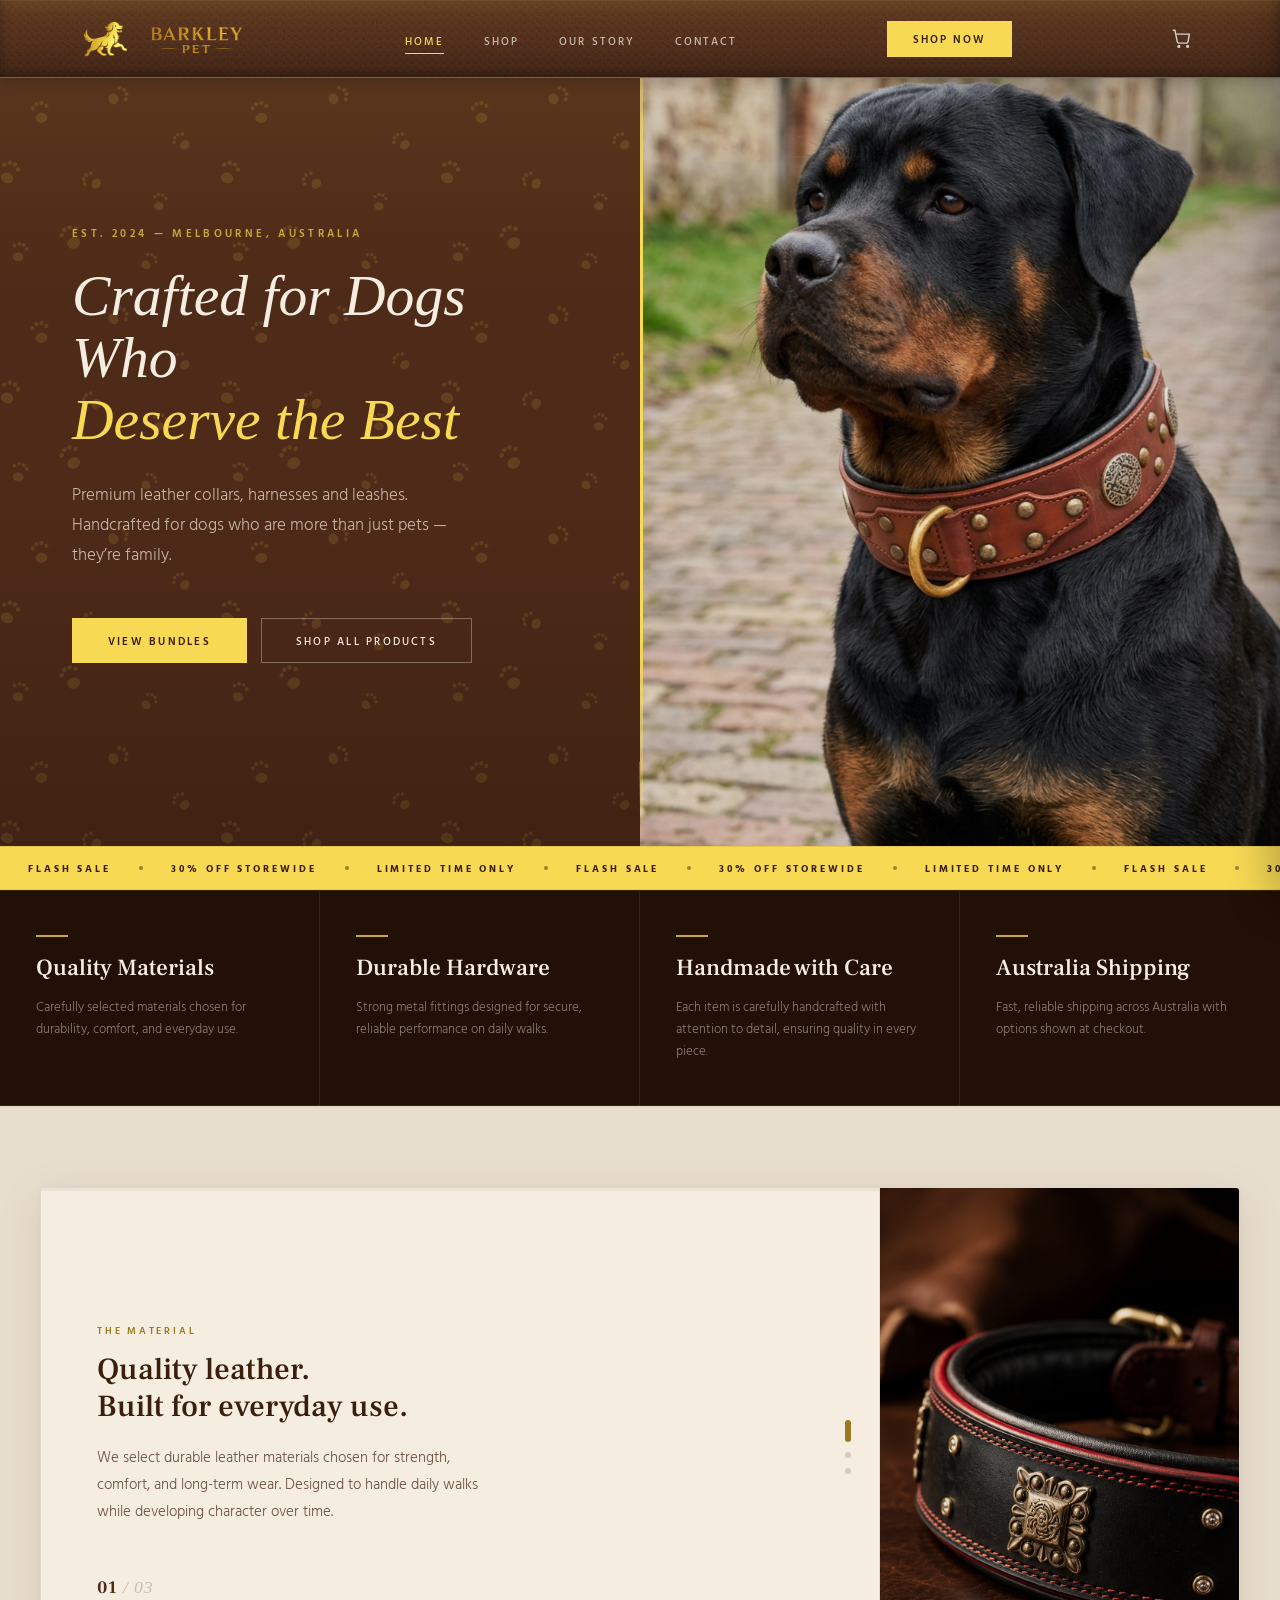
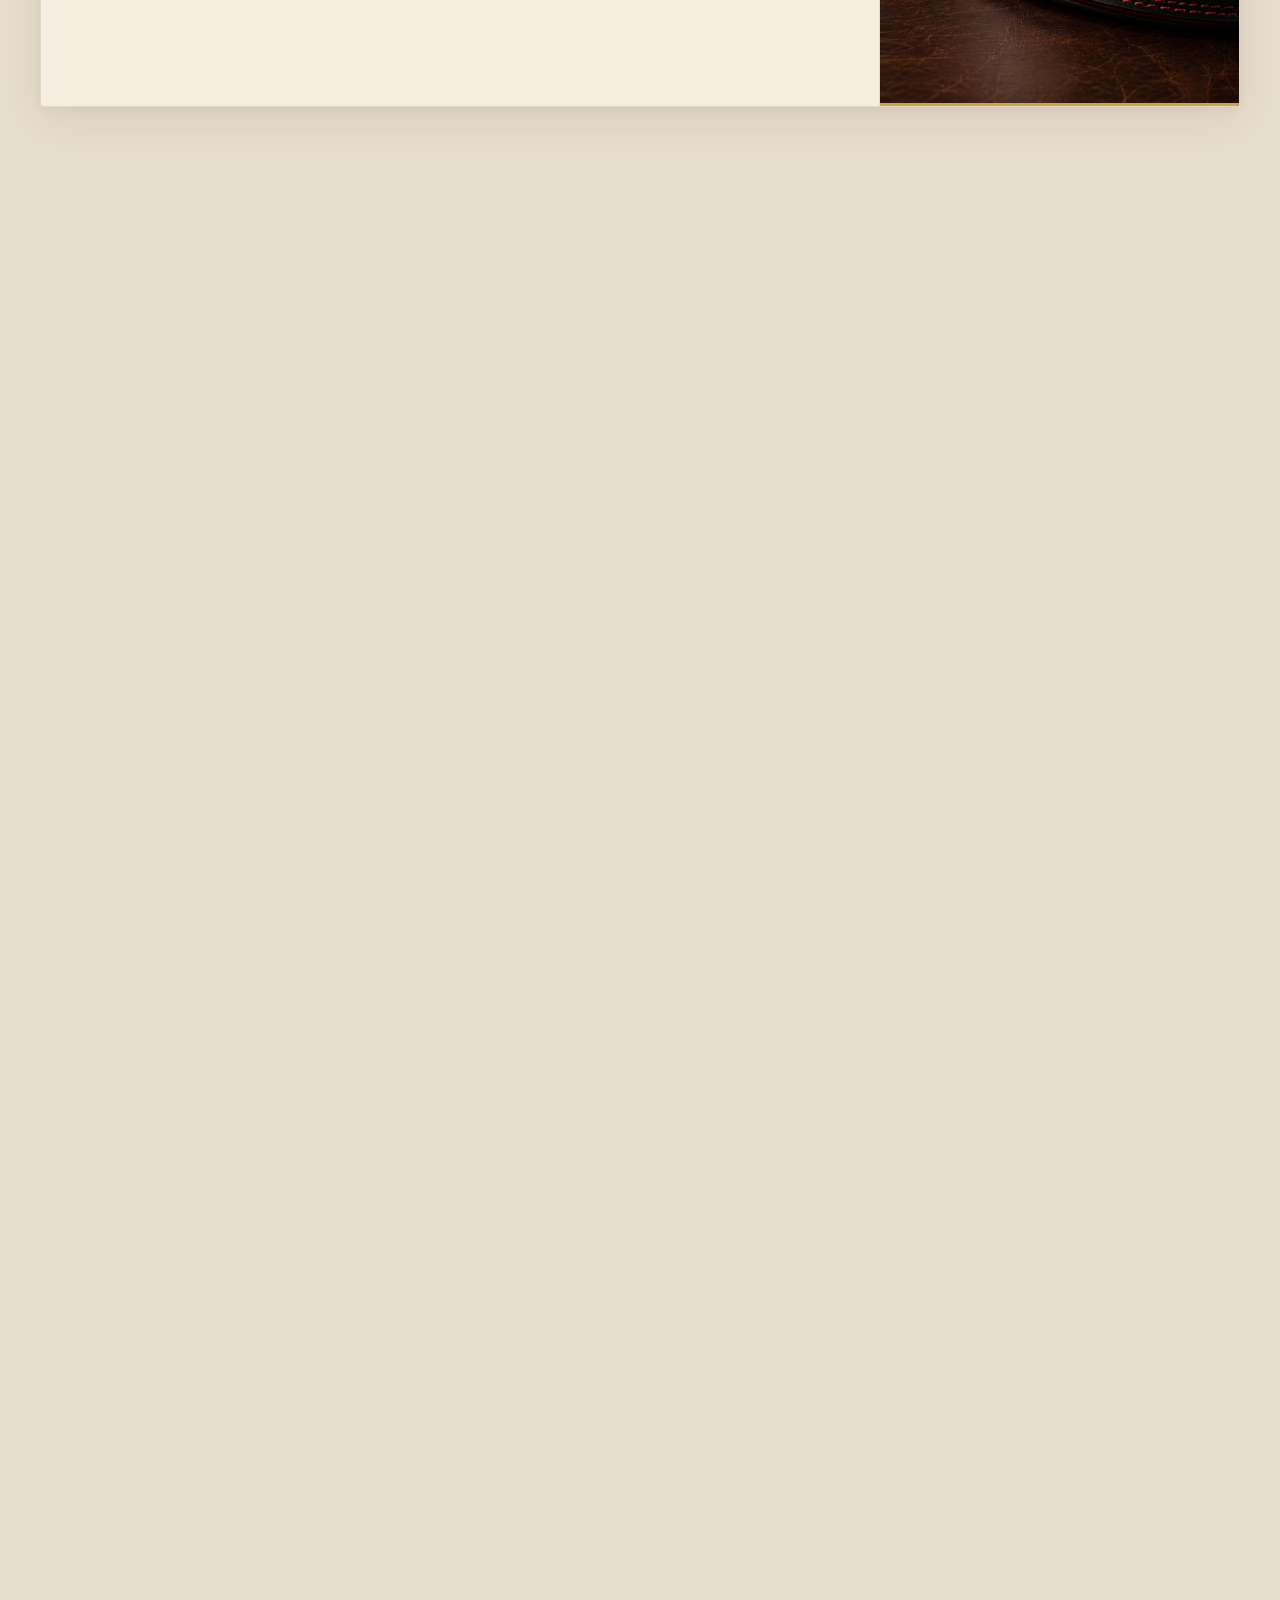
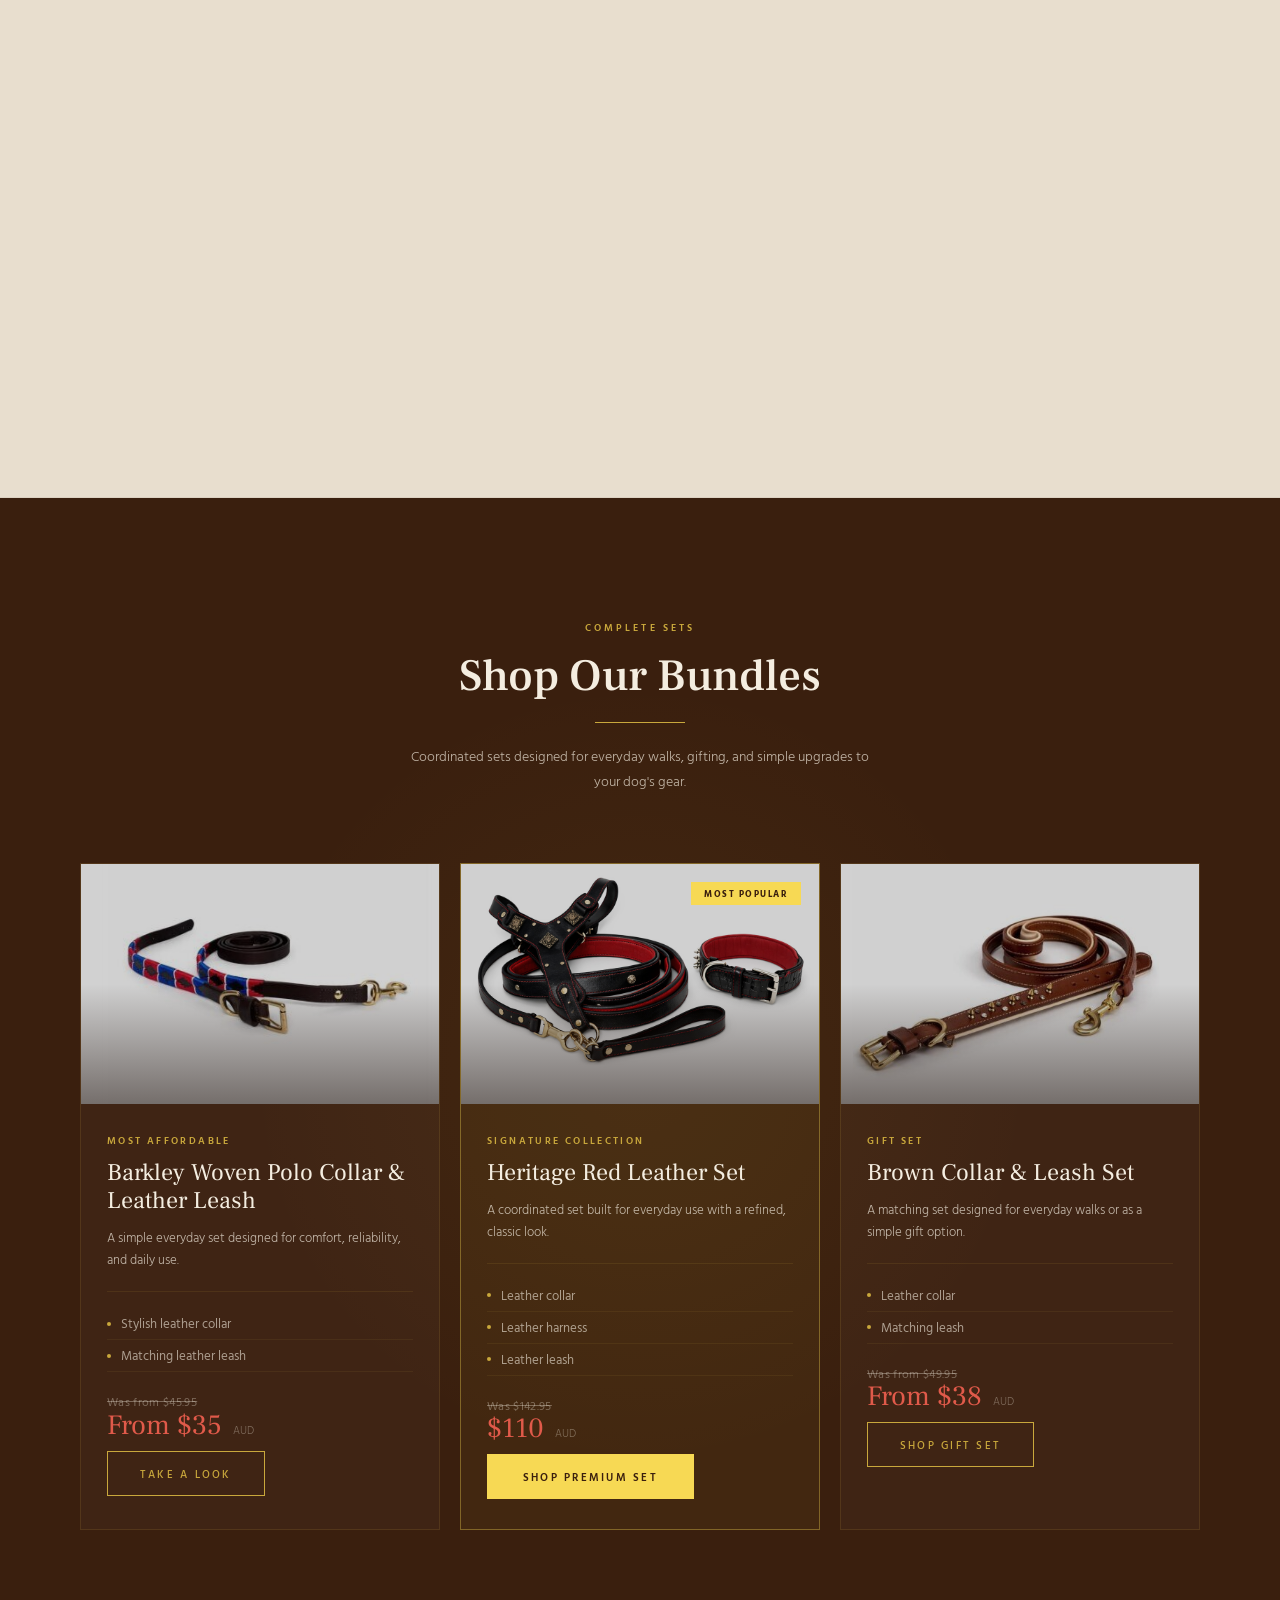
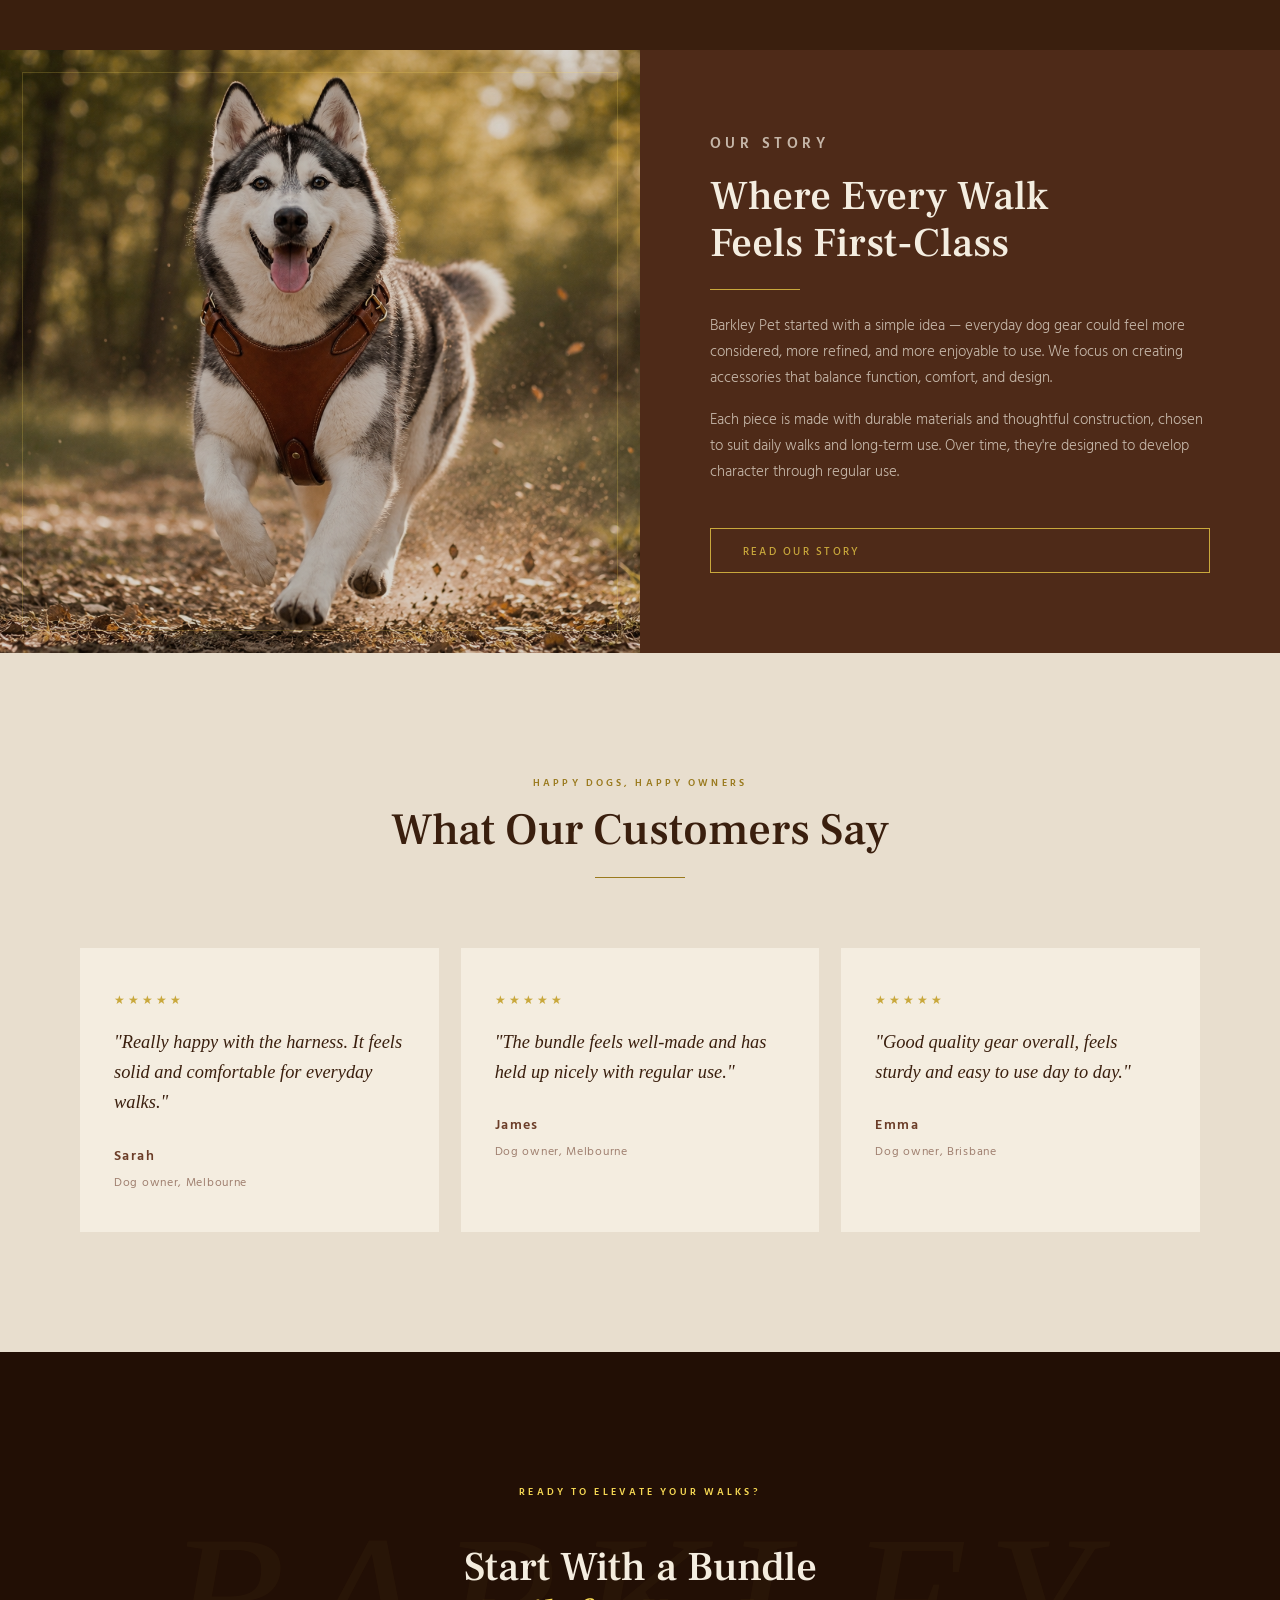
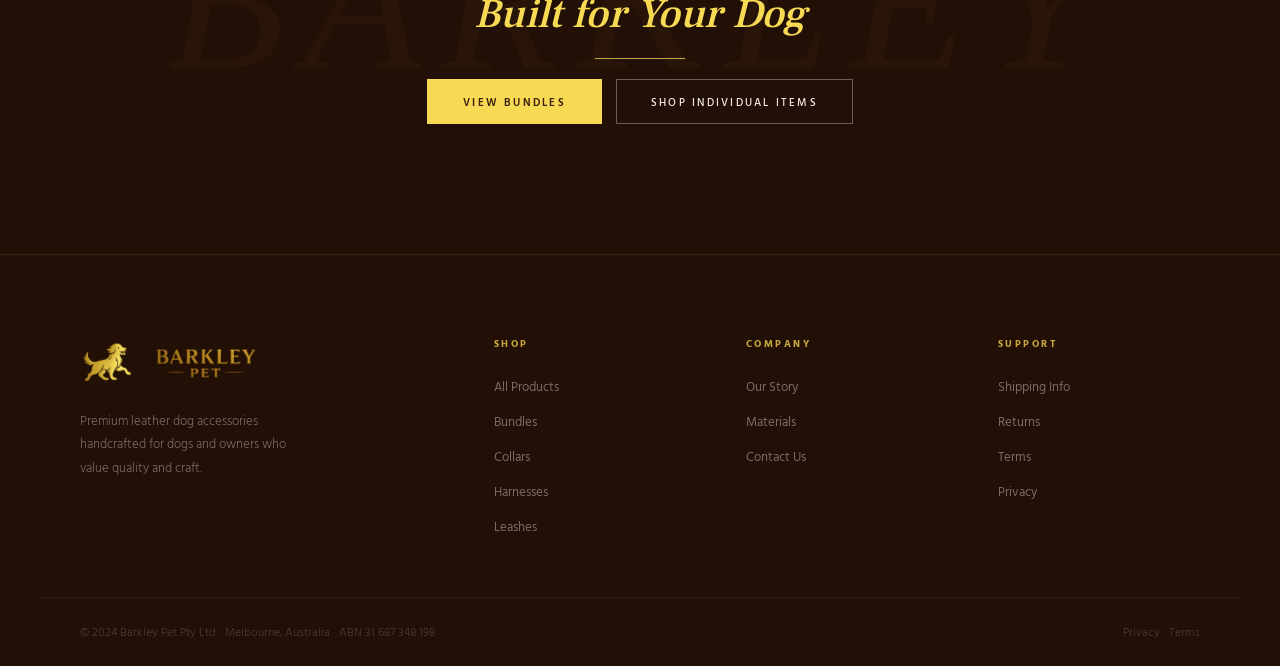
==== commit 2bd83df9: "Add files via upload" ====
--- a/index.html
+++ b/index.html
@@ -7,6 +7,8 @@
 <link rel="preconnect" href="https://fonts.googleapis.com" />
 <link rel="preconnect" href="https://fonts.gstatic.com" crossorigin />
 <link href="https://fonts.googleapis.com/css2?family=Frank+Ruhl+Libre:wght@300;400;500;700;900&family=IM+Fell+French+Canon:ital@0;1&family=Hind+Vadodara:wght@300;400;500;600&display=swap" rel="stylesheet" />
+<script src="item_data.js" defer></script>
+<script src="cart.js" defer></script>
 <style>
 :root {
   --gold: #f7d954;
@@ -103,7 +105,19 @@
 /* HERO */
 .hero { height: auto; min-height: 94vh; display: grid; grid-template-columns: 1fr 1fr; overflow: hidden; position: relative; background: var(--brown-deep); }
 .hero-left { display: flex; flex-direction: column; justify-content: center; padding: 140px 72px 100px; position: relative; z-index: 2; }
-.hero-left::before { content:''; position:absolute; inset:0; background-color: var(--brown-mid); background-image: linear-gradient(180deg,rgba(255,210,100,.09) 0%,transparent 35%), linear-gradient(180deg,transparent 60%,rgba(0,0,0,.18) 100%), repeating-linear-gradient(38deg,transparent,transparent 3px,rgba(0,0,0,.08) 3px,rgba(0,0,0,.08) 4px,transparent 4px,transparent 8px), repeating-linear-gradient(-38deg,transparent,transparent 3px,rgba(0,0,0,.055) 3px,rgba(0,0,0,.055) 4px,transparent 4px,transparent 8px), url("data:image/svg+xml,%3Csvg xmlns='http://www.w3.org/2000/svg' width='300' height='300'%3E%3Cfilter id='n'%3E%3CfeTurbulence type='fractalNoise' baseFrequency='0.55' numOctaves='5' stitchTiles='stitch'/%3E%3CfeColorMatrix type='matrix' values='0 0 0 0 0.22 0 0 0 0 0.12 0 0 0 0 0.06 0 0 0 0.22 0'/%3E%3C/filter%3E%3Crect width='300' height='300' filter='url(%23n)'/%3E%3C/svg%3E"); background-size: 100% 100%,100% 100%,8px 8px,8px 8px,300px 300px; pointer-events:none; }
+.hero-left::before {
+  content: '';
+  position: absolute;
+  inset: 0;
+  background-color: var(--brown-mid);
+  background-image:
+    linear-gradient(180deg, rgba(255,210,100,.09) 0%, transparent 35%),
+    linear-gradient(180deg, transparent 60%, rgba(0,0,0,.18) 100%),
+    url("data:image/svg+xml,%3Csvg xmlns='http://www.w3.org/2000/svg' width='220' height='220'%3E%3Cdefs%3E%3Cg id='p'%3E%3Cellipse cx='0' cy='8' rx='6' ry='5'/%3E%3Ccircle cx='-7' cy='-3' r='2.1'/%3E%3Ccircle cx='-2.6' cy='-6.5' r='2.1'/%3E%3Ccircle cx='2.6' cy='-6.5' r='2.1'/%3E%3Ccircle cx='7' cy='-3' r='2.1'/%3E%3C/g%3E%3C/defs%3E%3Cg fill='rgba(247,217,84,0.12)'%3E%3Cuse href='%23p' transform='translate(20,30) rotate(15) scale(0.9)'/%3E%3Cuse href='%23p' transform='translate(70,15) rotate(-25) scale(1.1)'/%3E%3Cuse href='%23p' transform='translate(150,40) rotate(40) scale(0.8)'/%3E%3Cuse href='%23p' transform='translate(40,110) rotate(-10) scale(1)'/%3E%3Cuse href='%23p' transform='translate(120,95) rotate(60) scale(0.95)'/%3E%3Cuse href='%23p' transform='translate(180,140) rotate(-45) scale(0.85)'/%3E%3Cuse href='%23p' transform='translate(10,170) rotate(20) scale(1.05)'/%3E%3Cuse href='%23p' transform='translate(90,180) rotate(-60) scale(0.9)'/%3E%3Cuse href='%23p' transform='translate(160,200) rotate(10) scale(0.8)'/%3E%3C/g%3E%3C/svg%3E");
+  background-size: 100% 100%, 100% 100%, 220px 220px;
+  background-repeat: no-repeat, no-repeat, repeat;
+  pointer-events: none;
+}
 .hero-left > * { position:relative; z-index:1; }
 .hero-right { position:relative; overflow:hidden; }
 .hero-right img { width:100%; height:100%; object-fit:cover; object-position:center top; display:block; filter:brightness(.88) sepia(8%); transform:scale(1.05); animation:heroImg 1.6s var(--ease-out) .1s forwards; will-change: transform; }
@@ -307,7 +321,17 @@
   .hero { grid-template-columns:1fr; min-height:auto; }
   .hero-right { height:55vw; min-height:280px; order:-1; }
   .hero-right::before { display:none; }
-  .hero-left { padding:56px 24px 80px; }
+.hero-left::before {
+  content: '';
+  position: absolute;
+  inset: 0;
+  background-color: var(--brown-deep);
+  background-image: 
+    radial-gradient(circle at 15% 0%, rgba(247, 217, 84, 0.12) 0%, transparent 60%),
+    linear-gradient(110deg, var(--brown-mid) 0%, var(--brown-deep) 65%);
+  box-shadow: inset -20px 0 50px rgba(0,0,0,0.4);
+  pointer-events: none;
+}
   .hero-scroll { display:none; }
   .trust-grid { grid-template-columns:repeat(2,1fr); }
   .trust-card { border-bottom:1px solid rgba(247,217,84,.1); padding:32px 24px; }
@@ -405,17 +429,17 @@
 
 <div class="marquee-bar">
   <div class="marquee-track" id="marqueeTrack">
-    <div class="marquee-item"><span>Storewide Sale</span><div class="marquee-dot"></div></div>
-    <div class="marquee-item"><span>30% Off Everything</span><div class="marquee-dot"></div></div>
+    <div class="marquee-item"><span>Flash Sale</span><div class="marquee-dot"></div></div>
+    <div class="marquee-item"><span>30% Off Storewide</span><div class="marquee-dot"></div></div>
     <div class="marquee-item"><span>Limited Time Only</span><div class="marquee-dot"></div></div>
-    <div class="marquee-item"><span>Storewide Sale</span><div class="marquee-dot"></div></div>
-    <div class="marquee-item"><span>30% Off Everything</span><div class="marquee-dot"></div></div>
+    <div class="marquee-item"><span>Flash Sale</span><div class="marquee-dot"></div></div>
+    <div class="marquee-item"><span>30% Off Storewide</span><div class="marquee-dot"></div></div>
     <div class="marquee-item"><span>Limited Time Only</span><div class="marquee-dot"></div></div>
-    <div class="marquee-item"><span>Storewide Sale</span><div class="marquee-dot"></div></div>
-    <div class="marquee-item"><span>30% Off Everything</span><div class="marquee-dot"></div></div>
+    <div class="marquee-item"><span>Flash Sale</span><div class="marquee-dot"></div></div>
+    <div class="marquee-item"><span>30% Off Storewide</span><div class="marquee-dot"></div></div>
     <div class="marquee-item"><span>Limited Time Only</span><div class="marquee-dot"></div></div>
-    <div class="marquee-item"><span>Storewide Sale</span><div class="marquee-dot"></div></div>
-    <div class="marquee-item"><span>30% Off Everything</span><div class="marquee-dot"></div></div>
+    <div class="marquee-item"><span>Flash Sale</span><div class="marquee-dot"></div></div>
+    <div class="marquee-item"><span>30% Off Storewide</span><div class="marquee-dot"></div></div>
     <div class="marquee-item"><span>Limited Time Only</span><div class="marquee-dot"></div></div>
   </div>
 </div>
@@ -434,8 +458,8 @@
     </div>
     <div class="trust-card" data-reveal data-delay="160">
       <div class="trust-card__icon"></div>
-      <h3 class="trust-card__title">Thoughtful Packaging</h3>
-      <p class="trust-card__desc">Each order is packed with care for a clean and considered unboxing experience.</p>
+      <h3 class="trust-card__title">Handmade with Care</h3>
+      <p class="trust-card__desc">Each item is carefully handcrafted with attention to detail, ensuring quality in every piece.</p>
     </div>
     <div class="trust-card" data-reveal data-delay="240">
       <div class="trust-card__icon"></div>
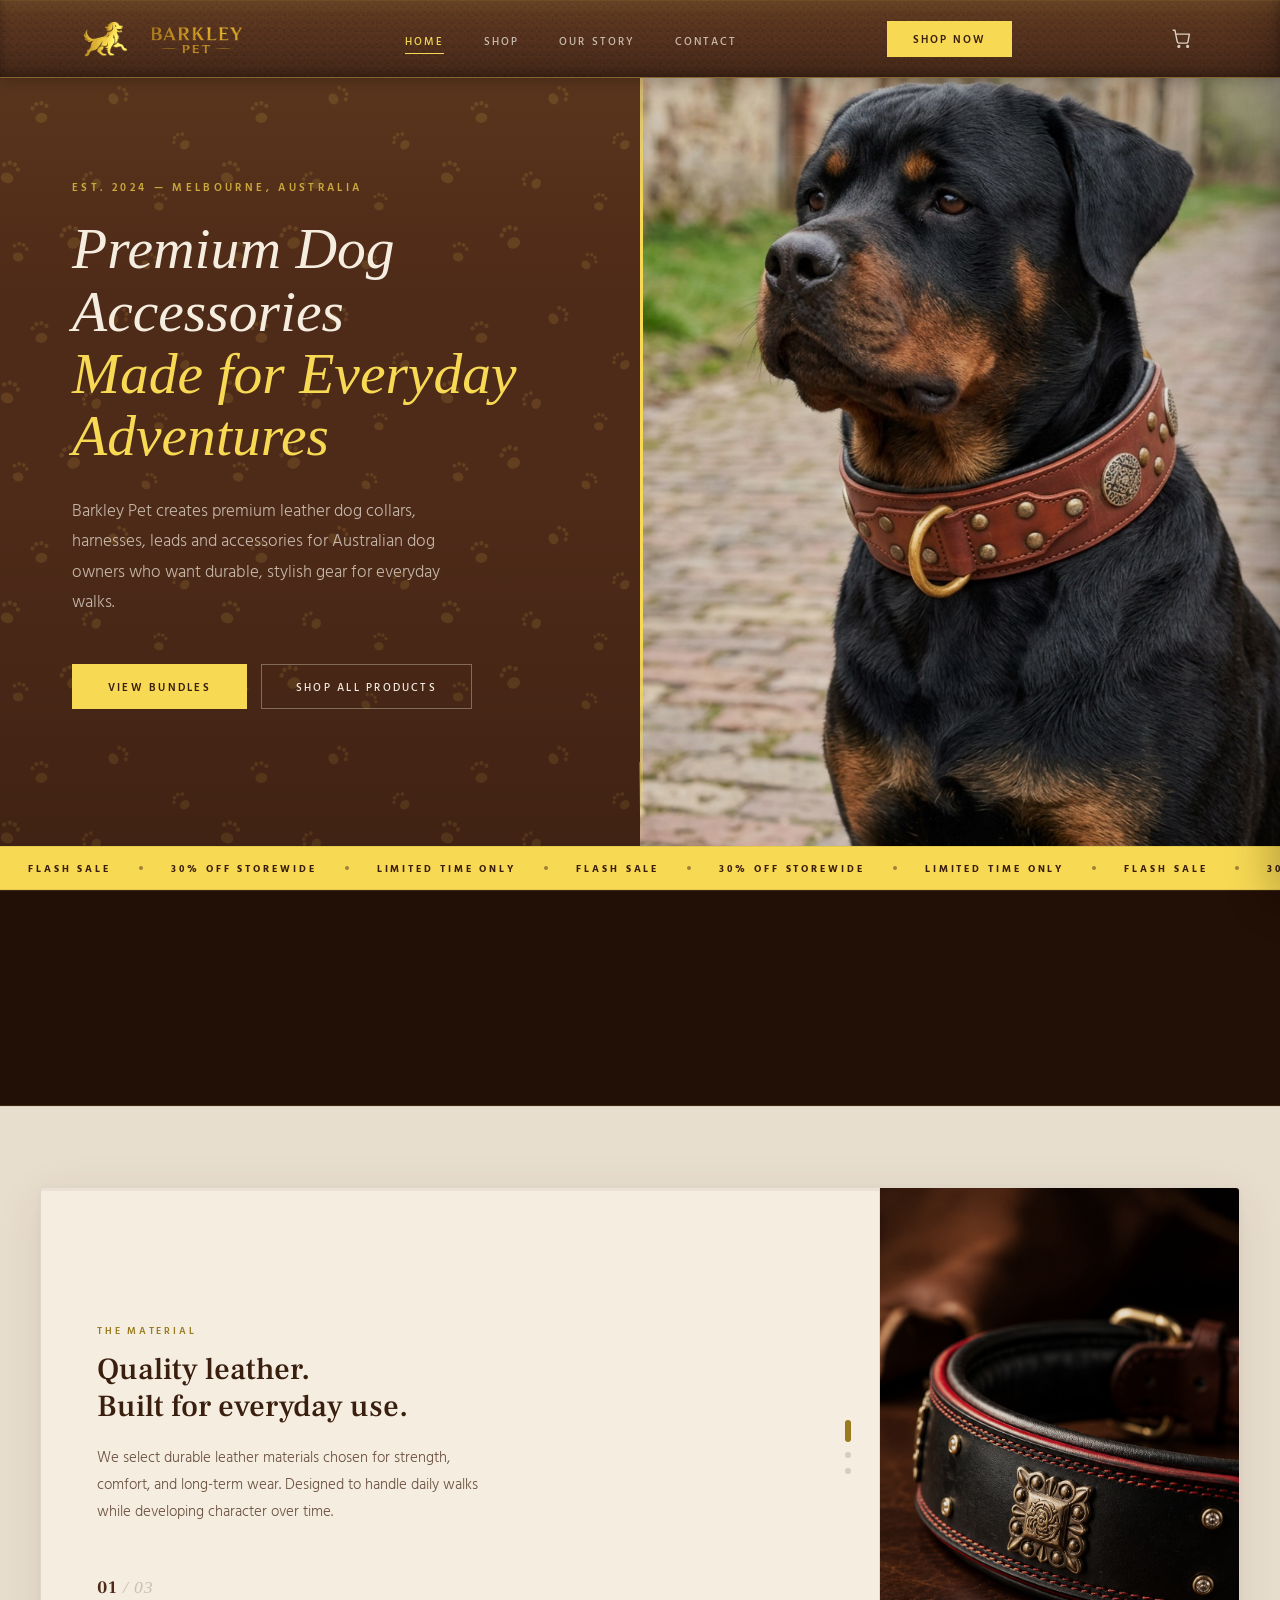
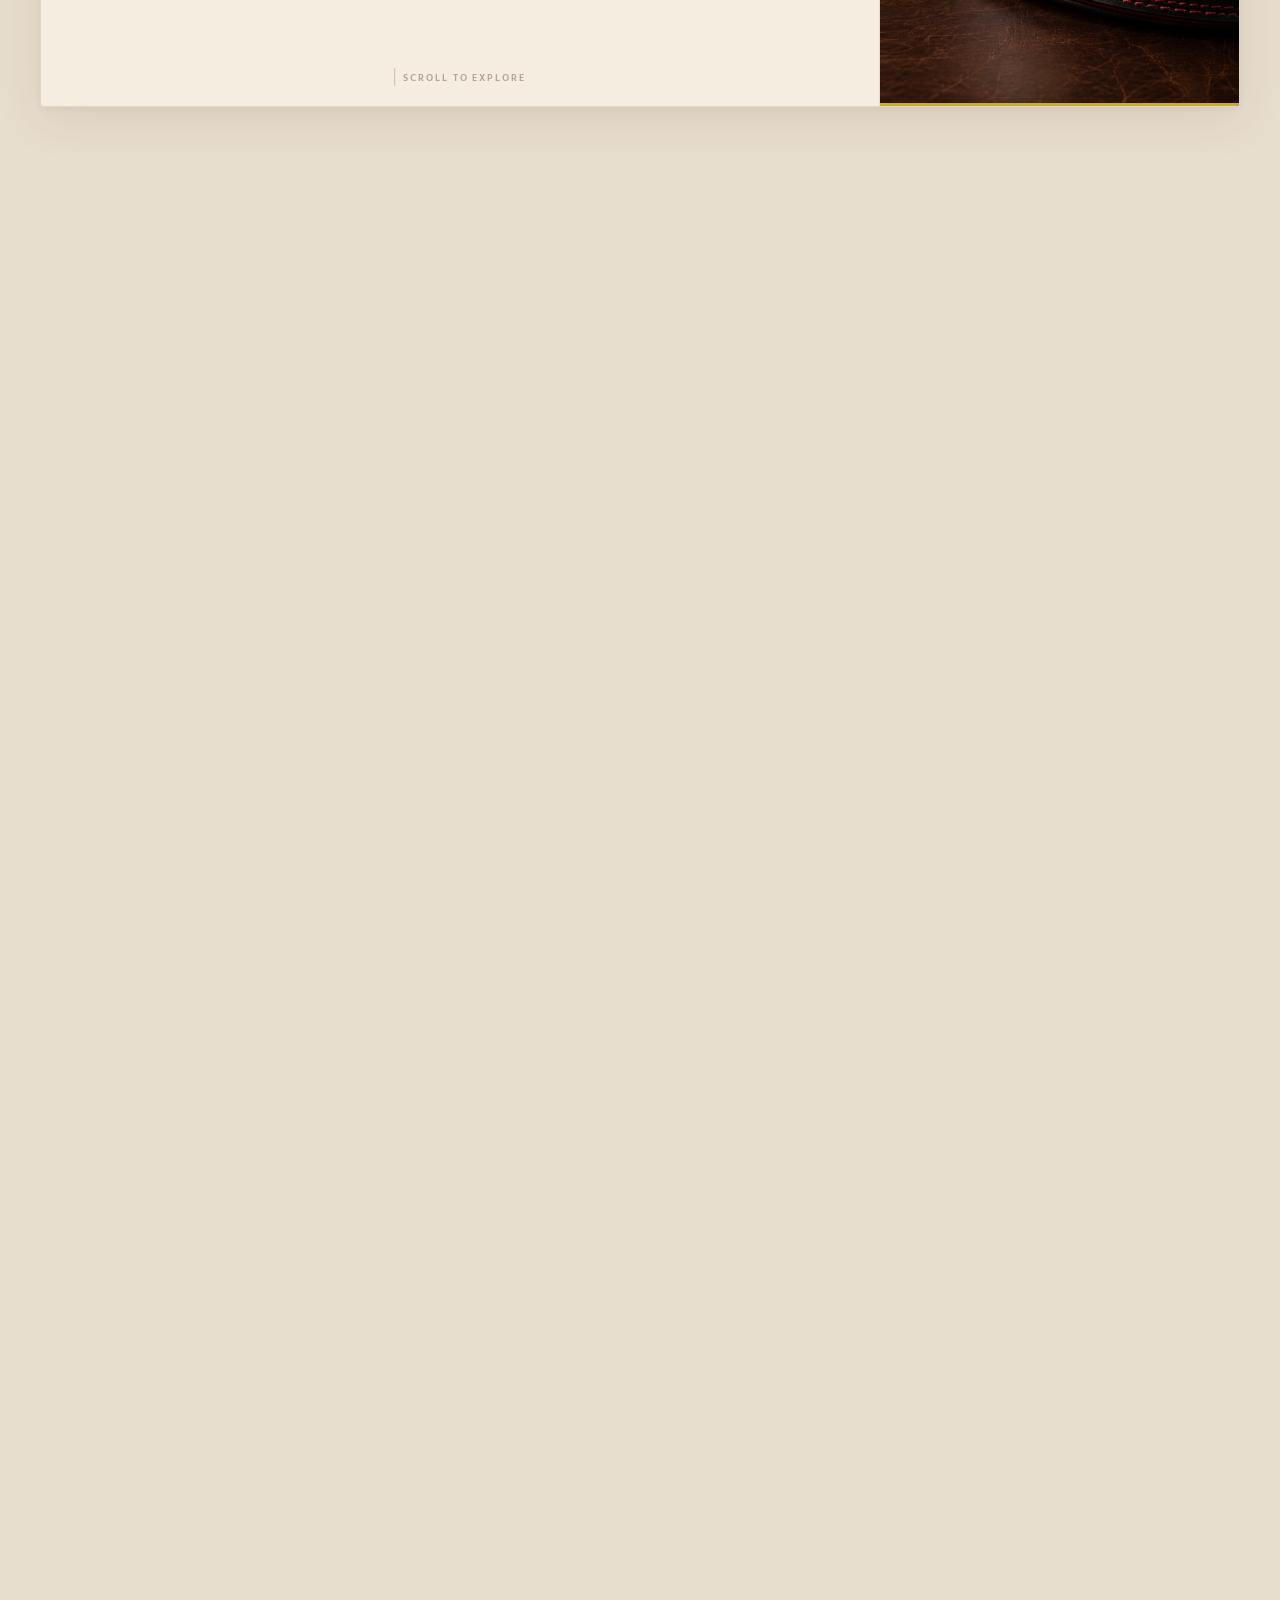
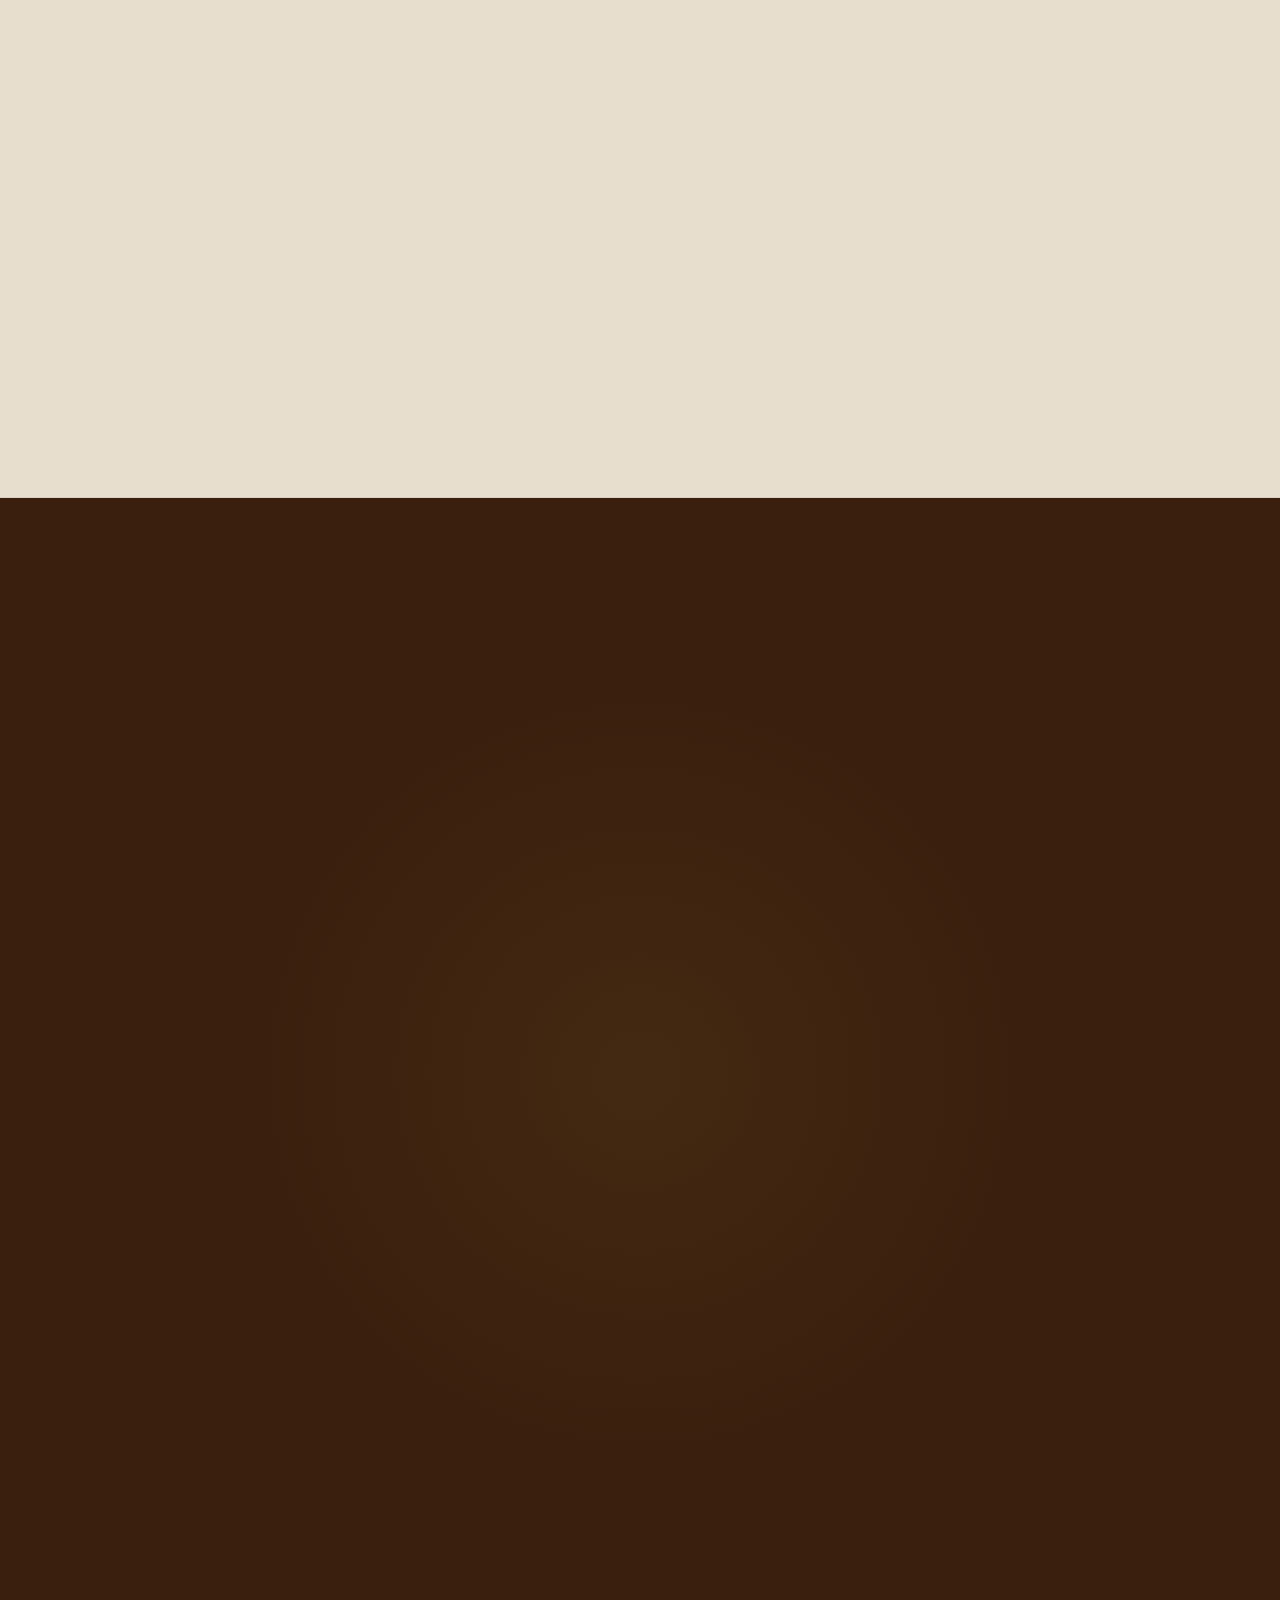
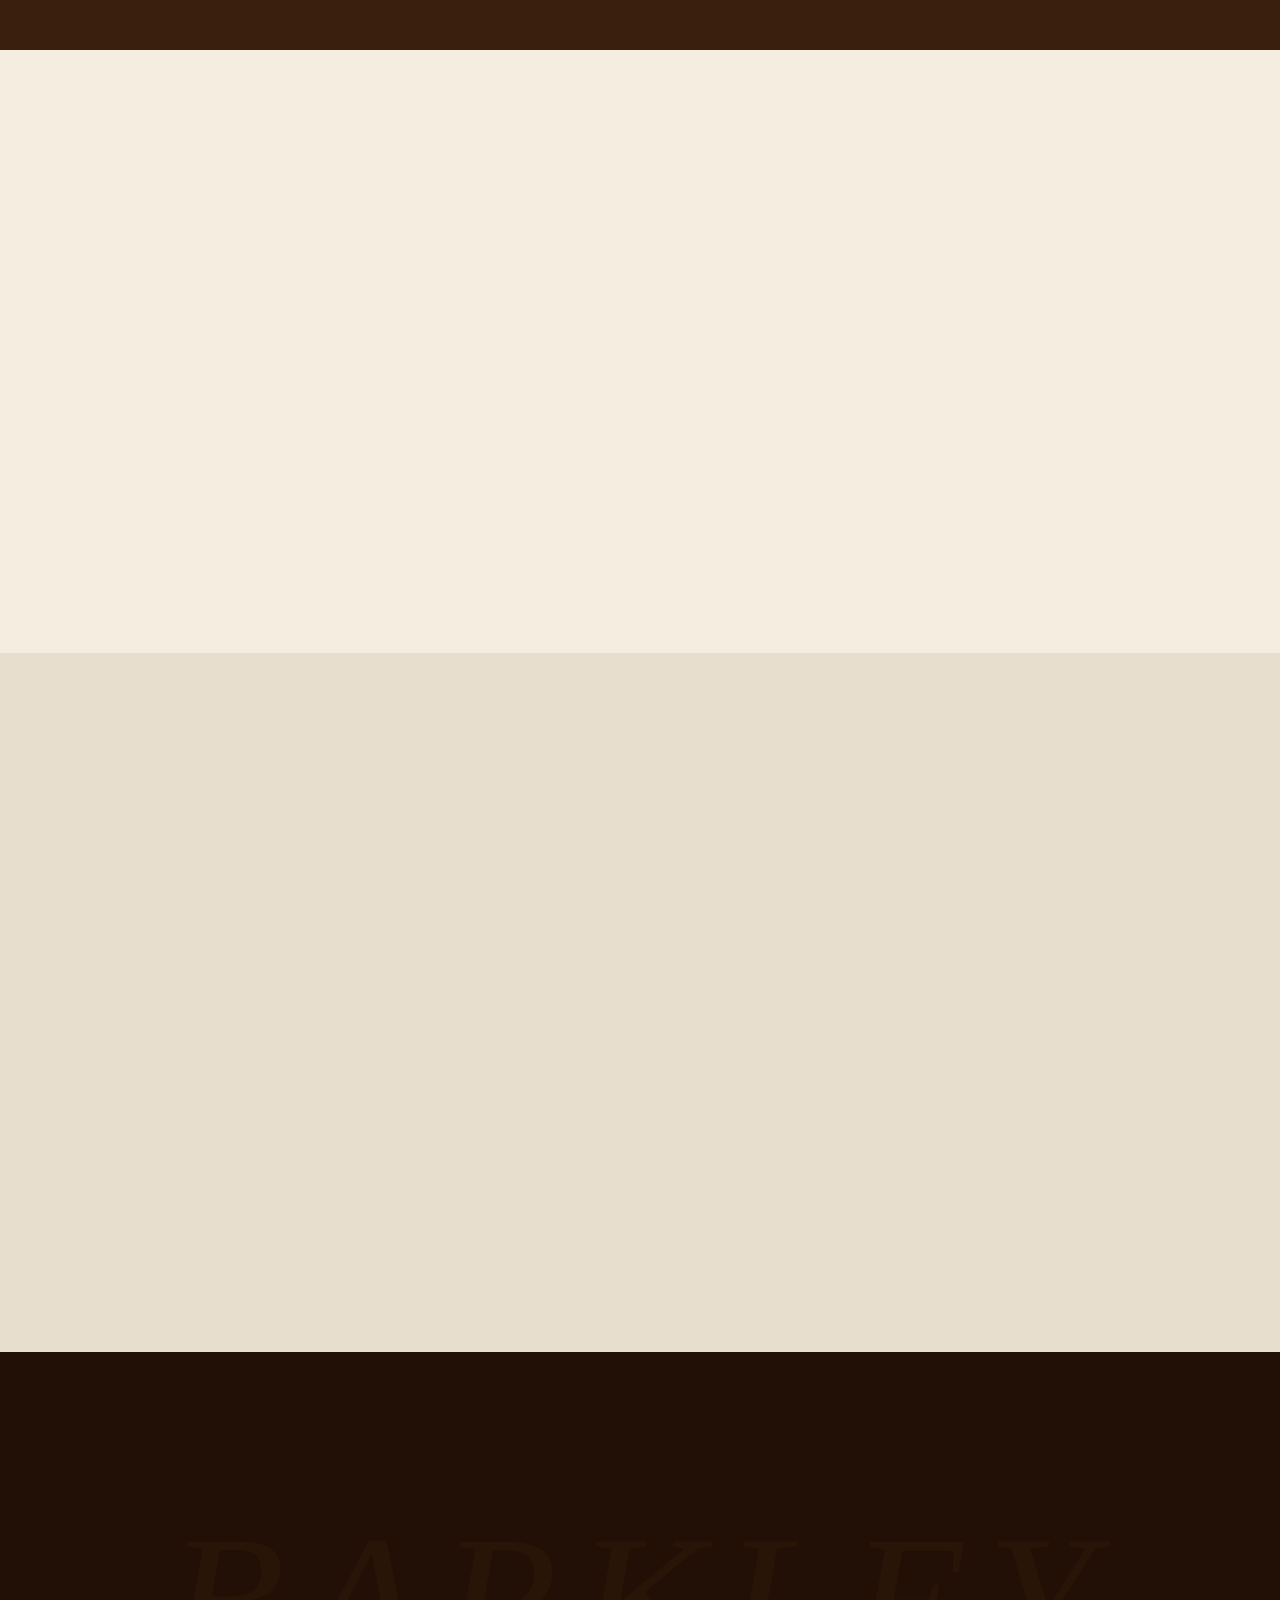
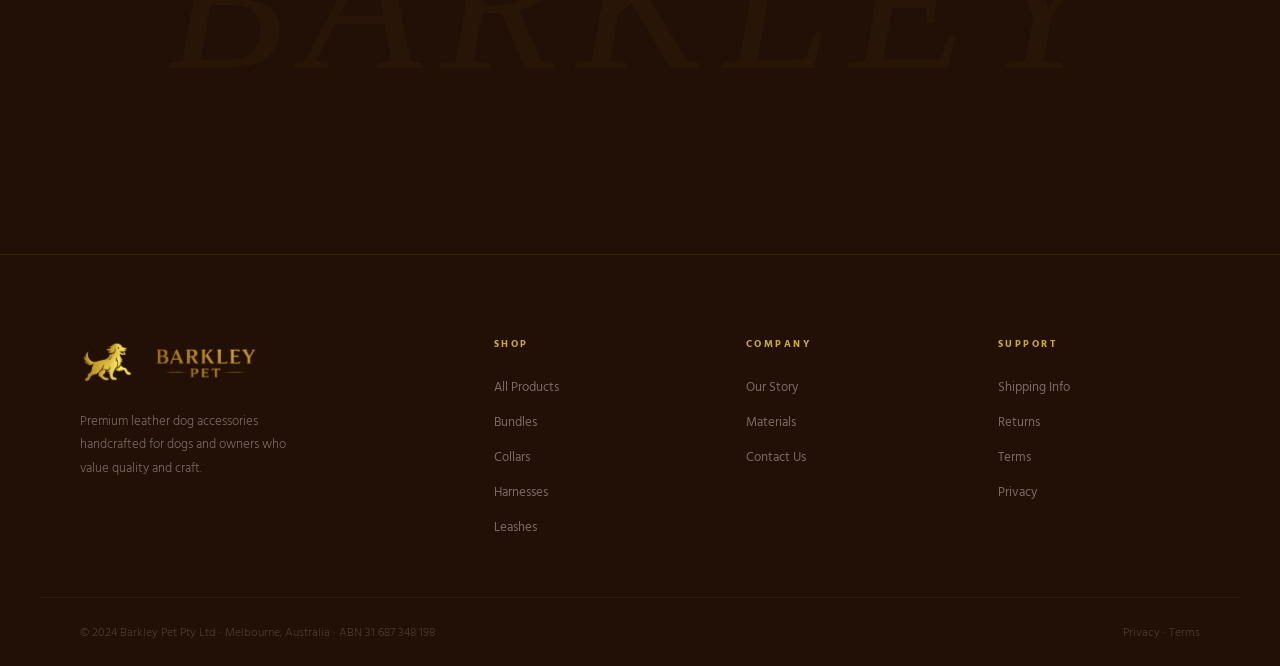
==== commit b20d6c44: "Add files via upload" ====
--- a/index.html
+++ b/index.html
@@ -3,7 +3,8 @@
 <head>
 <meta charset="UTF-8" />
 <meta name="viewport" content="width=device-width, initial-scale=1.0" />
-<title>Barkley Pet — Where Every Walk Feels First-Class</title>
+<title>Barkley Pet | Premium Dog Accessories Australia | Leather Collars, Harnesses & Leads</title>
+<meta name="description" content="Shop premium dog accessories in Australia. Barkley Pet creates handcrafted leather dog collars, harnesses and leads designed for comfort, durability and everyday walks.">
 <link rel="preconnect" href="https://fonts.googleapis.com" />
 <link rel="preconnect" href="https://fonts.gstatic.com" crossorigin />
 <link href="https://fonts.googleapis.com/css2?family=Frank+Ruhl+Libre:wght@300;400;500;700;900&family=IM+Fell+French+Canon:ital@0;1&family=Hind+Vadodara:wght@300;400;500;600&display=swap" rel="stylesheet" />
@@ -408,12 +409,13 @@
 <section class="hero" id="heroSection">
   <div class="hero-left">
     <p class="hero-eyebrow" data-parallax data-speed="0.3">Est. 2024 &mdash; Melbourne, Australia</p>
-    <h1 class="hero-title" data-parallax data-speed="0.2">
-      Crafted for Dogs<br>Who <em>Deserve the Best</em>
-    </h1>
-    <p class="hero-sub" data-parallax data-speed="0.15">
-      Premium leather collars, harnesses and leashes. Handcrafted for dogs who are more than just pets &mdash; they&rsquo;re family.
-    </p>
+    <h1 class="hero-title">
+  Premium Dog Accessories<br>
+  <em>Made for Everyday Adventures</em>
+</h1>
+<p class="hero-sub">
+Barkley Pet creates premium leather dog collars, harnesses, leads and accessories for Australian dog owners who want durable, stylish gear for everyday walks.
+</p>
     <div class="hero-btns" data-parallax data-speed="0.1">
       <a href="#bundles" class="btn-gold" data-hover><span>View Bundles</span></a>
       <a href="products.html" class="btn-ghost" data-hover><span>Shop All Products</span></a>
@@ -529,7 +531,7 @@
       <!-- Bundle 1: From $35 → was $45.95 -->
       <div class="bundle-card" data-reveal data-delay="0" data-hover>
         <div class="bundle-img-wrap">
-          <img src="img/Products/bundle-002/1.jpeg" alt="Starter Bundle" loading="lazy" />
+          <img src="img/Products/bundle-002/1.jpeg" alt="Brown leather dog collar and lead set by Barkley Pet" loading="lazy" />
         </div>
         <div class="bundle-body">
           <p class="bundle-label">Most Affordable</p>
@@ -793,6 +795,21 @@
 
 window.addEventListener('scroll', onScroll, {passive:true});
 updateParallax();
+
+<script type="application/ld+json">
+{
+ "@context":"https://schema.org",
+ "@type":"Store",
+ "name":"Barkley Pet",
+ "description":"Premium dog accessories including leather collars, harnesses and leads.",
+ "address":{
+   "@type":"PostalAddress",
+   "addressCountry":"Australia"
+ },
+ "url":"https://barkleypet.com.au",
+ "priceRange":"$$"
+}
+
 </script>
 </body>
 </html>
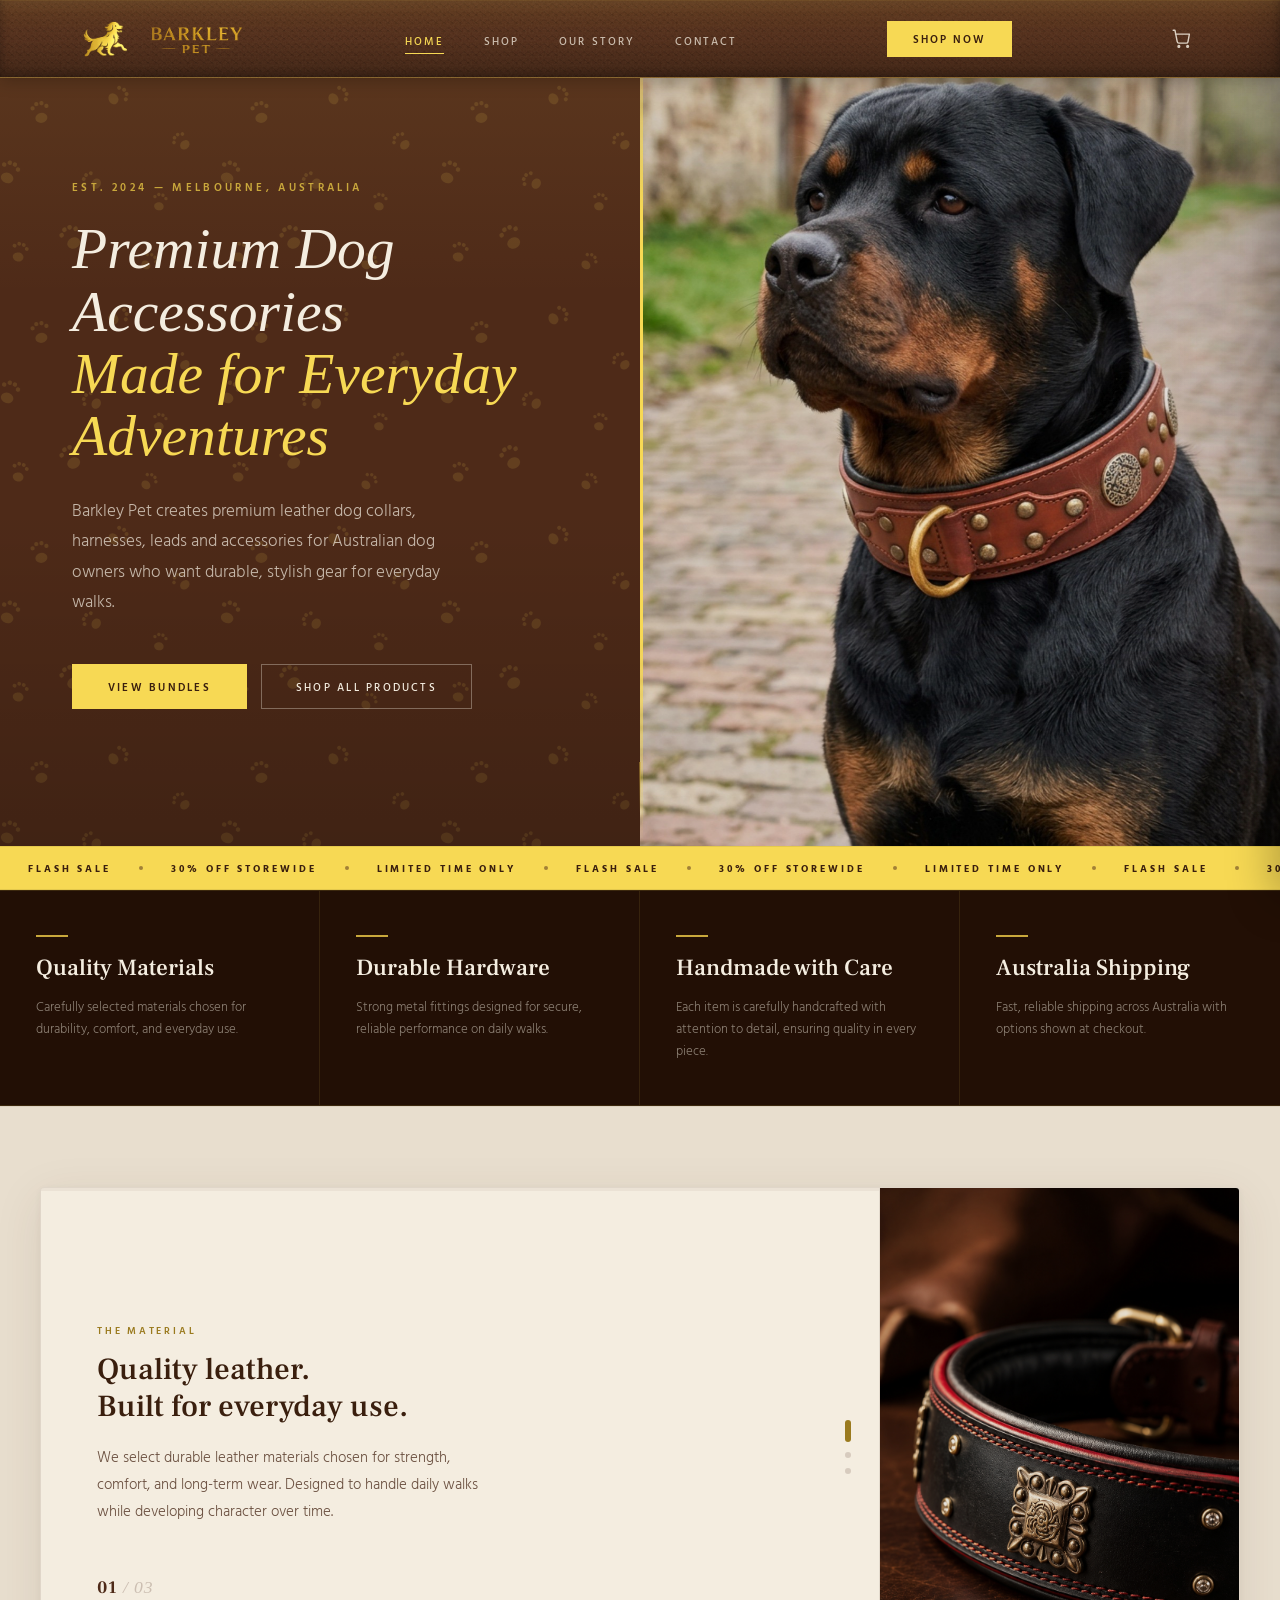
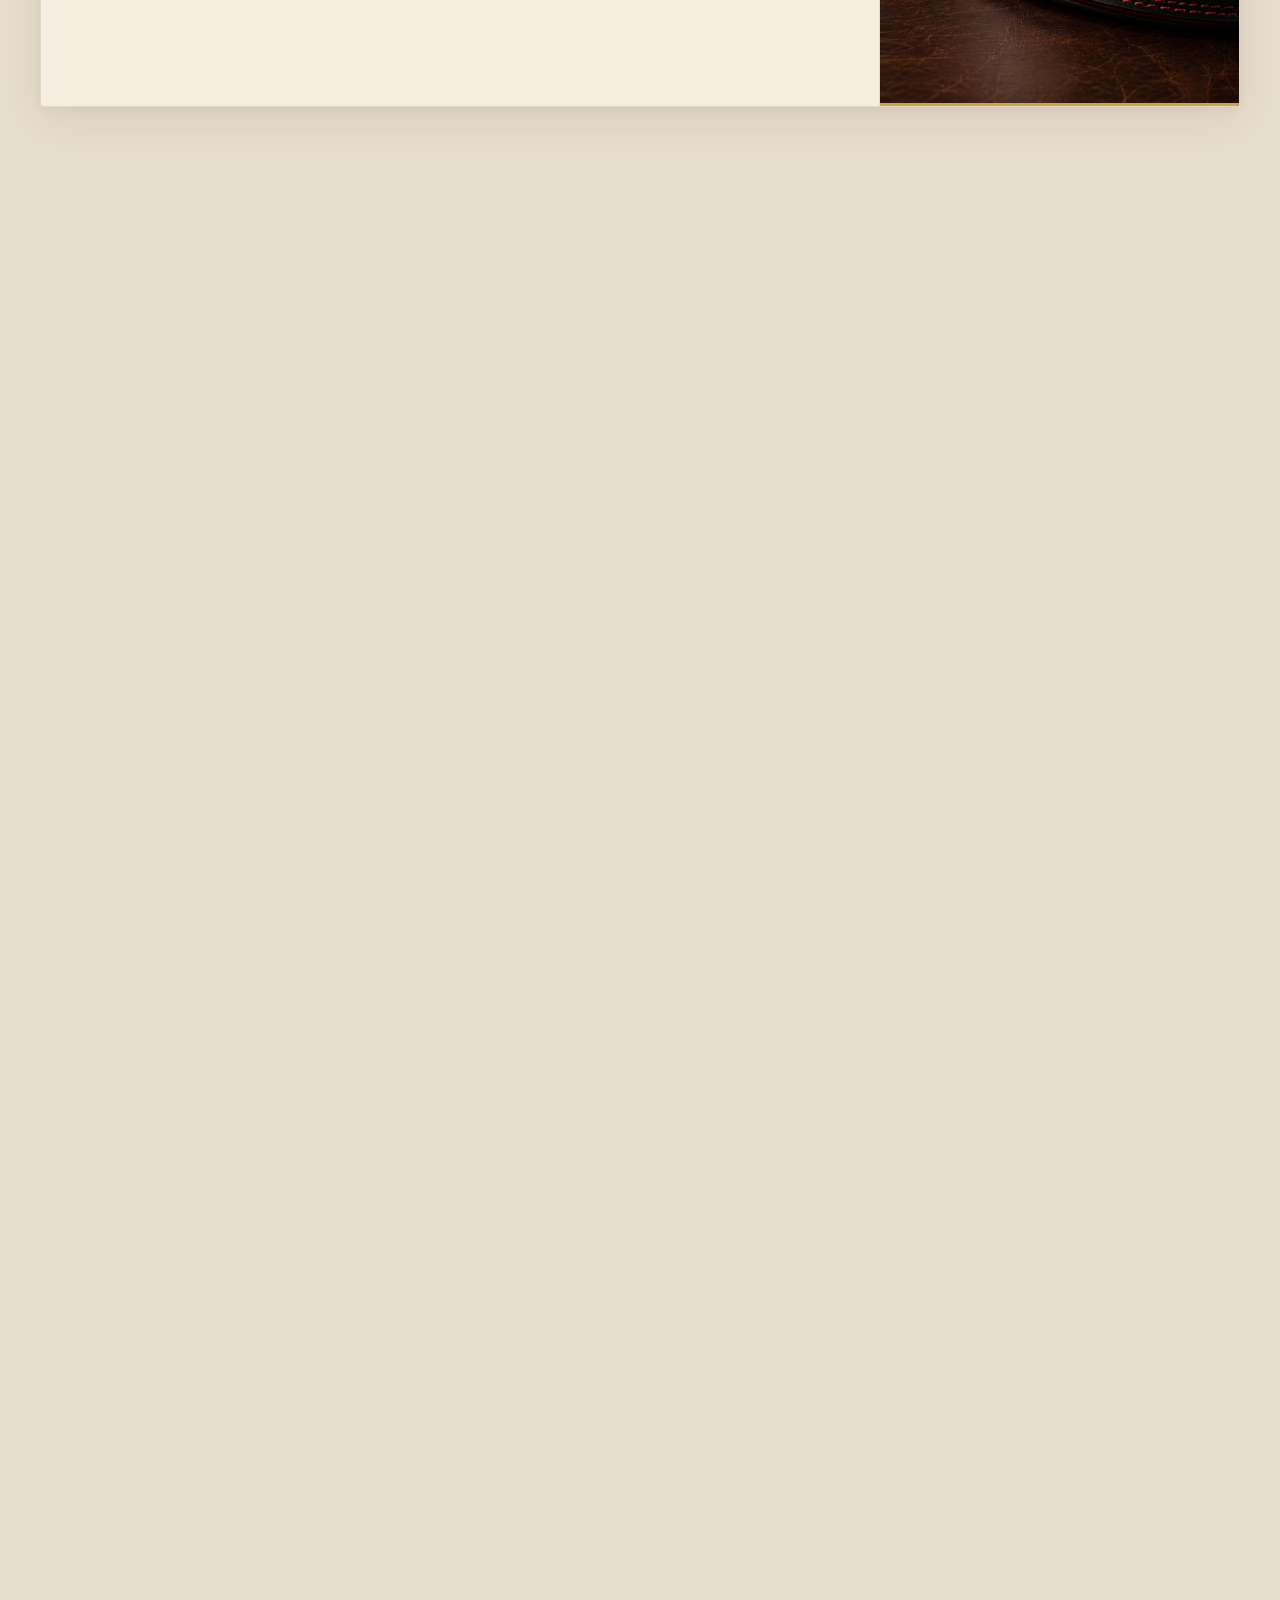
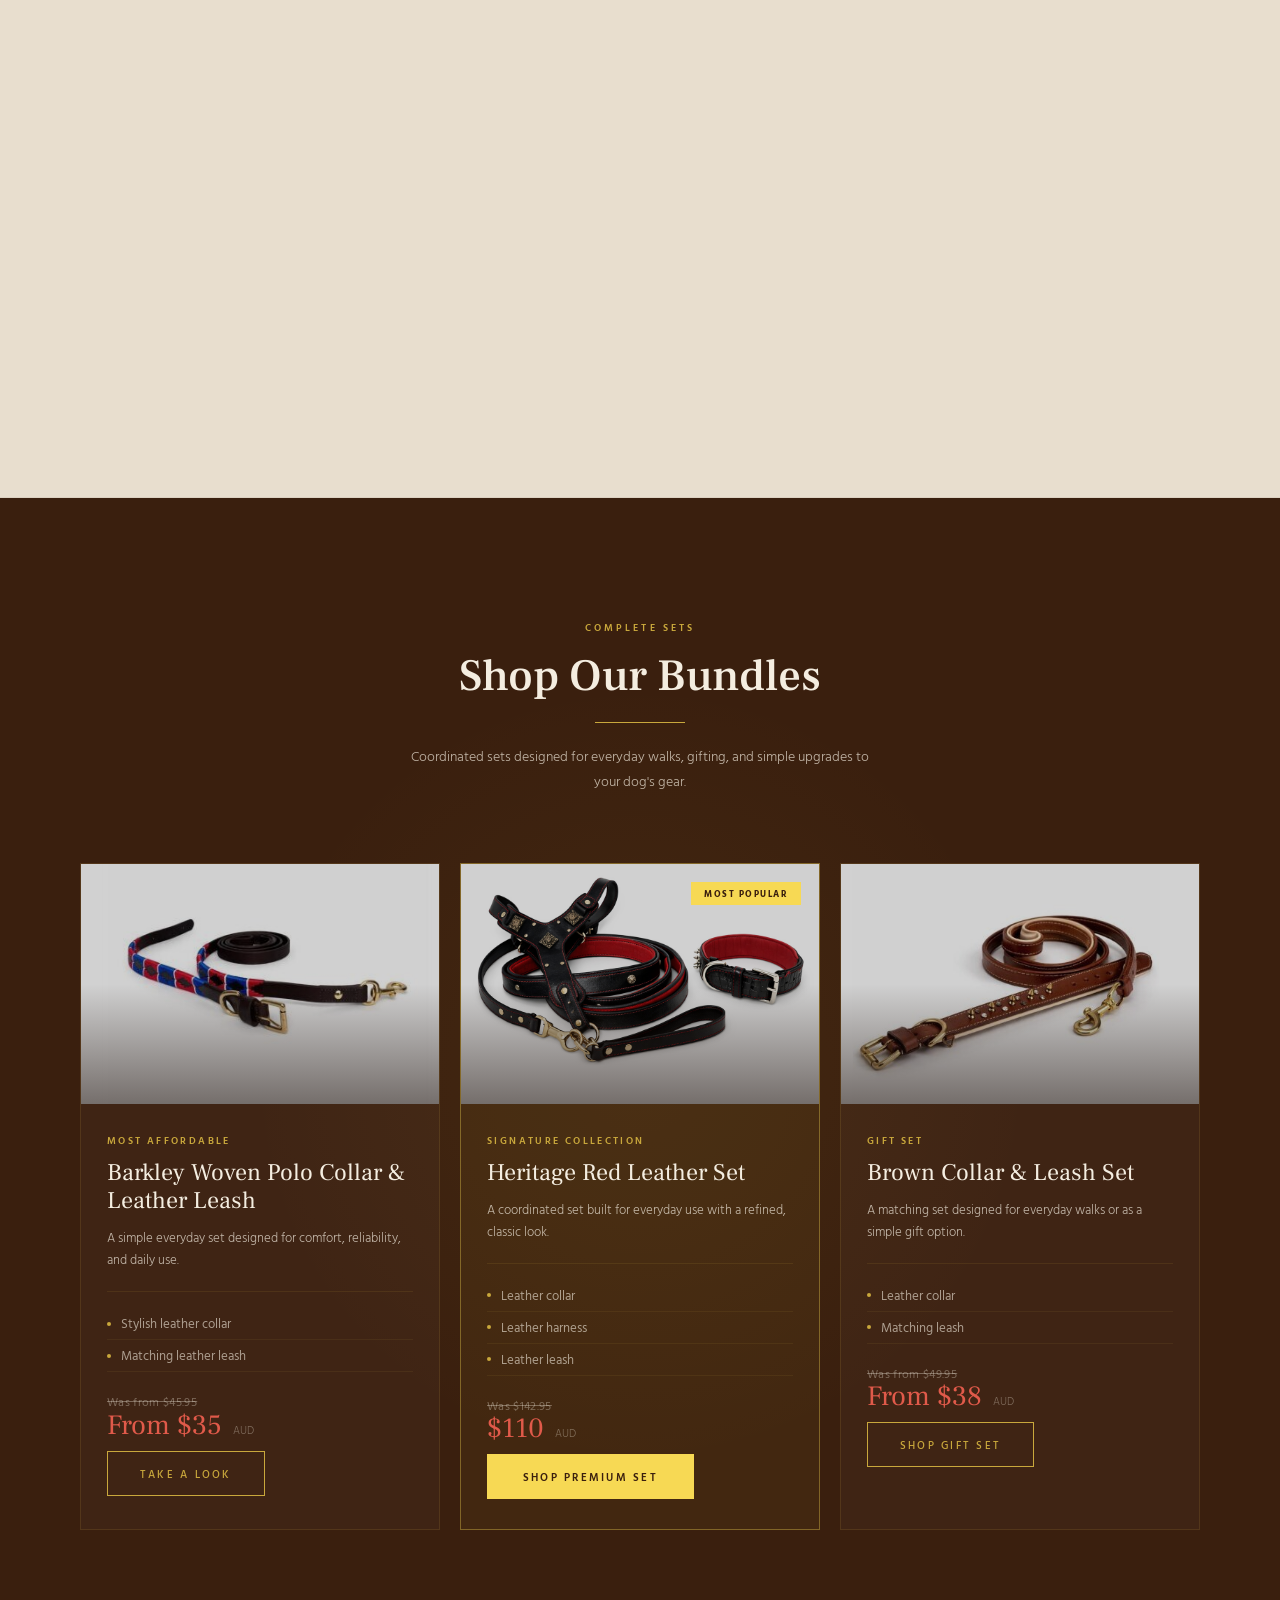
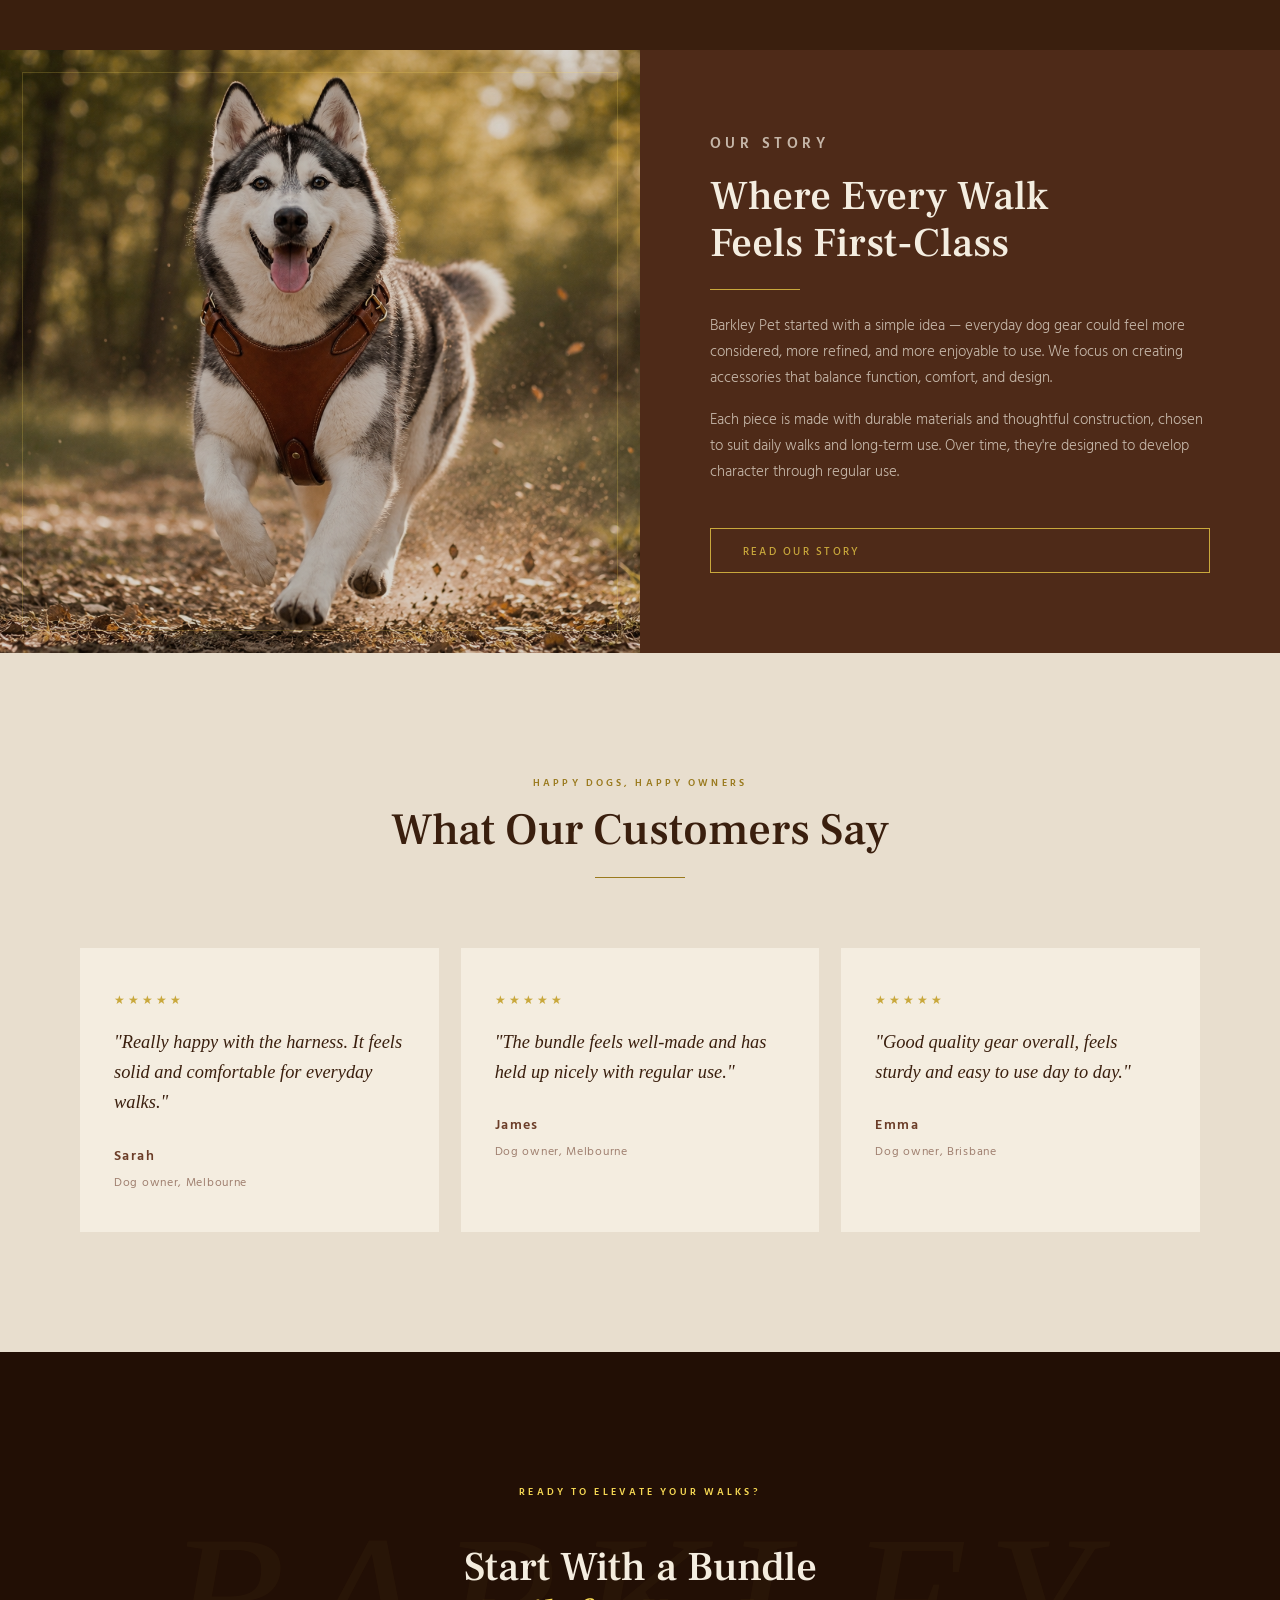
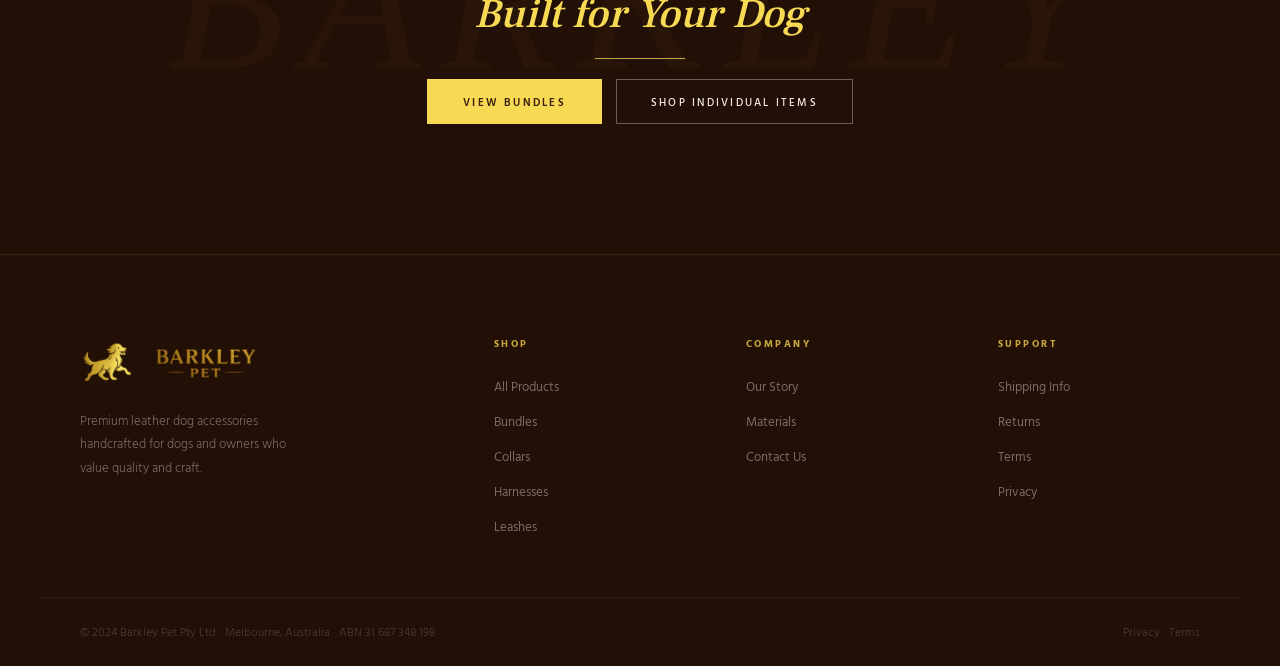
==== commit 6e865bb4: "Update index.html" ====
--- a/index.html
+++ b/index.html
@@ -795,7 +795,8 @@
 
 window.addEventListener('scroll', onScroll, {passive:true});
 updateParallax();
-
+</script>
+  
 <script type="application/ld+json">
 {
  "@context":"https://schema.org",
@@ -812,4 +813,4 @@
 
 </script>
 </body>
-</html>+</html>
